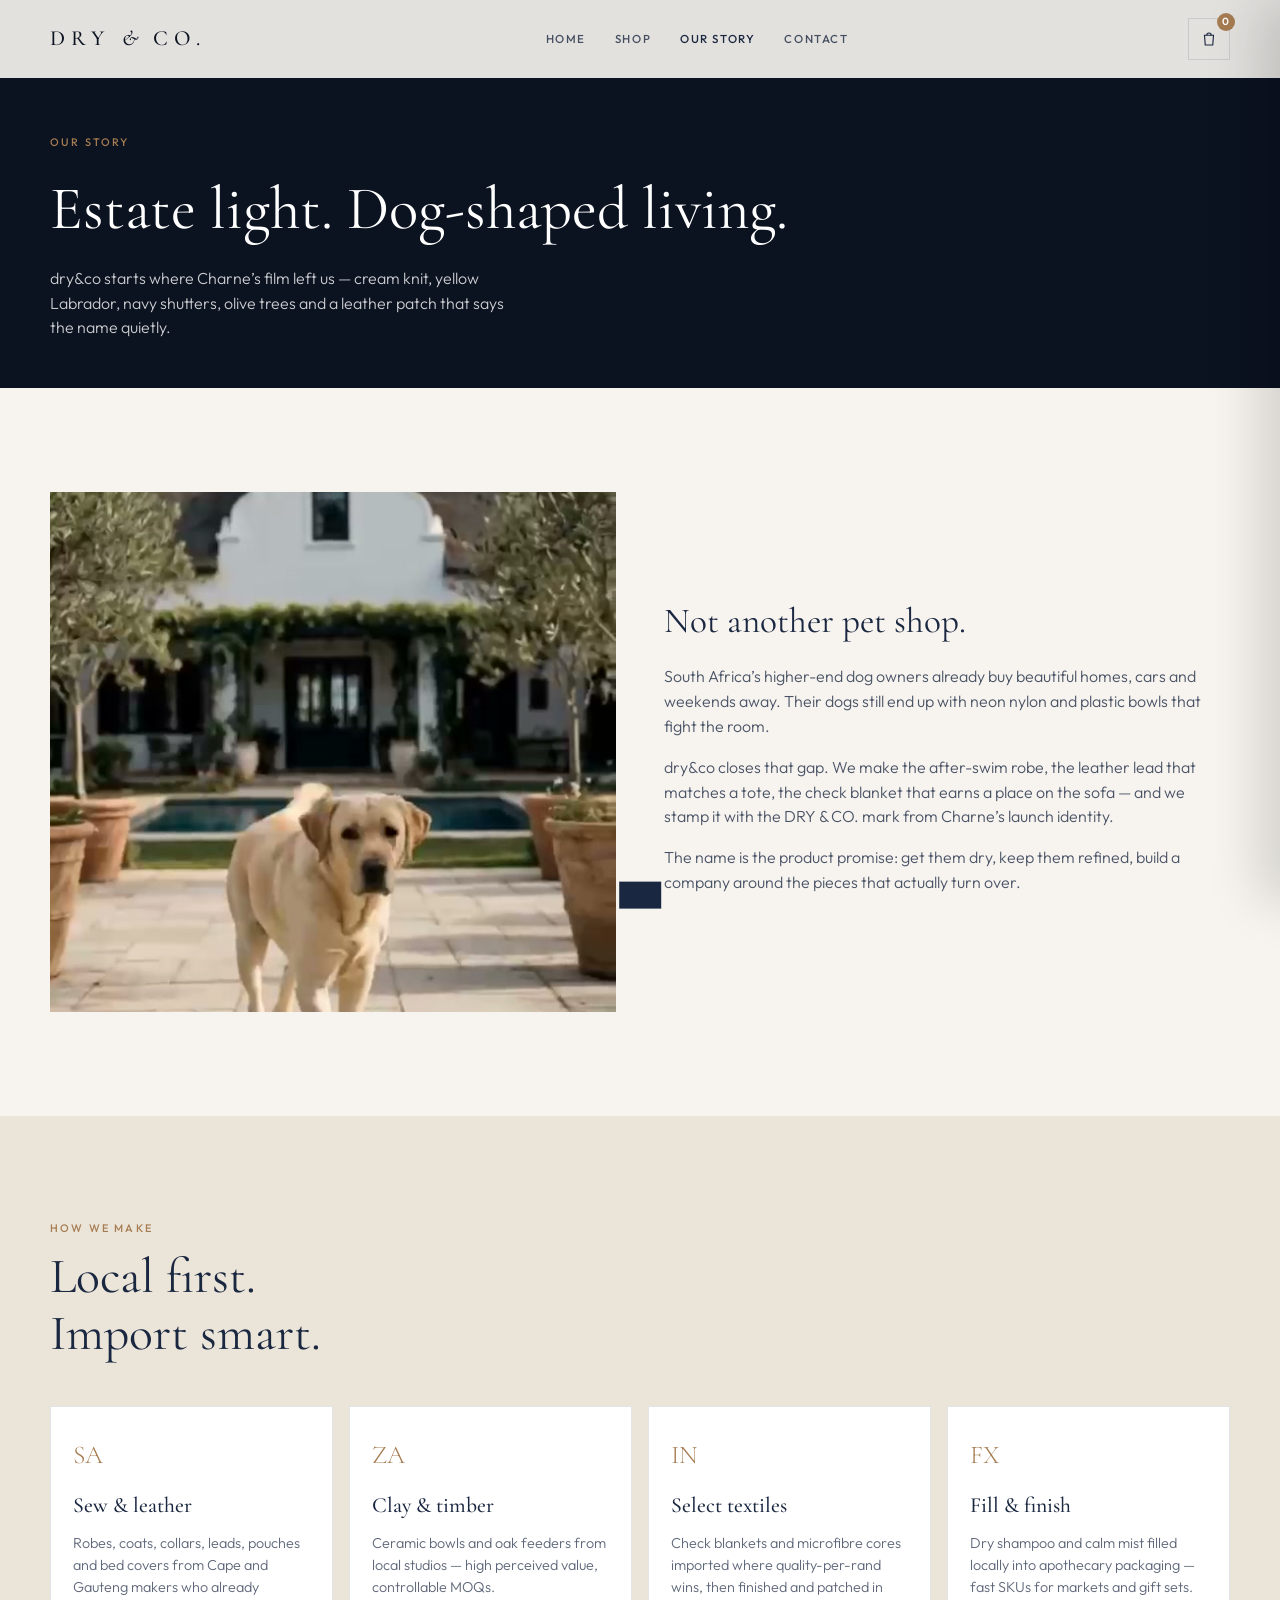
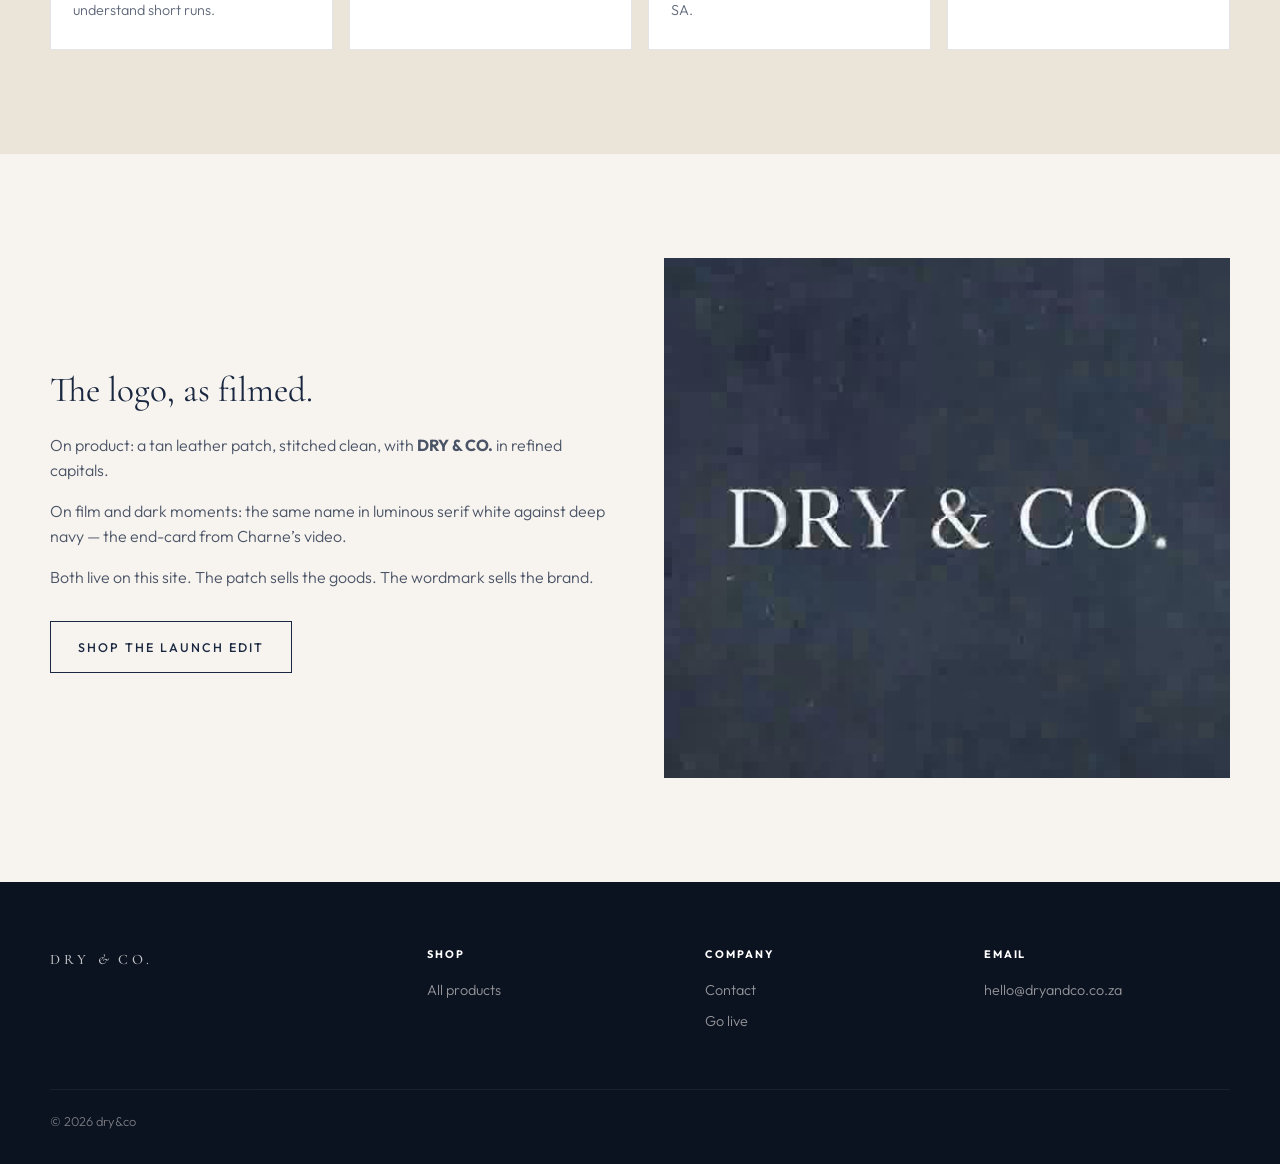
==== about.html @ 0b4688da "dry&co website draft for Charne review" ====
<!DOCTYPE html>
<html lang="en-ZA">
<head>
  <meta charset="UTF-8">
  <meta name="viewport" content="width=device-width, initial-scale=1">
  <title>Our Story — dry&co</title>
  <meta name="description" content="The dry&co story — a Cape luxury dog brand rooted in estate living, quiet materials and products that sell.">
  <link rel="stylesheet" href="assets/css/styles.css">
</head>
<body>
  <header class="site-header solid">
    <div class="container nav-inner">
      <a class="brand" href="index.html">DRY <span class="amp">&</span> CO.</a>
      <nav class="nav-links" aria-label="Primary">
        <a href="index.html">Home</a>
        <a href="shop.html">Shop</a>
        <a href="about.html" class="active">Our Story</a>
        <a href="contact.html">Contact</a>
      </nav>
      <div class="nav-actions">
        <button class="cart-btn" data-open-cart aria-label="Open bag">
          <svg width="18" height="18" viewBox="0 0 24 24" fill="none" stroke="currentColor" stroke-width="1.5"><path d="M6 7h12l-1 13H7L6 7z"/><path d="M9 7a3 3 0 0 1 6 0"/></svg>
          <span class="cart-count" hidden>0</span>
        </button>
        <button class="nav-toggle" aria-label="Menu"><span></span><span></span><span></span></button>
      </div>
    </div>
  </header>

  <section class="page-hero">
    <div class="container">
      <div class="kicker" style="color:#a67c52">Our story</div>
      <h1>Estate light. Dog-shaped living.</h1>
      <p>dry&amp;co starts where Charne’s film left us — cream knit, yellow Labrador, navy shutters, olive trees and a leather patch that says the name quietly.</p>
    </div>
  </section>

  <section class="section">
    <div class="container split">
      <img class="reveal" src="assets/images/hero-estate.jpg" alt="Labrador on Cape Dutch estate patio">
      <div class="prose reveal">
        <h2>Not another pet shop.</h2>
        <p>South Africa’s higher-end dog owners already buy beautiful homes, cars and weekends away. Their dogs still end up with neon nylon and plastic bowls that fight the room.</p>
        <p>dry&amp;co closes that gap. We make the after-swim robe, the leather lead that matches a tote, the check blanket that earns a place on the sofa — and we stamp it with the DRY &amp; CO. mark from Charne’s launch identity.</p>
        <p>The name is the product promise: get them dry, keep them refined, build a company around the pieces that actually turn over.</p>
      </div>
    </div>
  </section>

  <section class="section" style="background:var(--stone)">
    <div class="container">
      <div class="section-head reveal">
        <div>
          <div class="kicker">How we make</div>
          <h2>Local first. Import smart.</h2>
        </div>
      </div>
      <div class="why-grid">
        <article class="why-card reveal">
          <div class="why-num">SA</div>
          <h3>Sew &amp; leather</h3>
          <p>Robes, coats, collars, leads, pouches and bed covers from Cape and Gauteng makers who already understand short runs.</p>
        </article>
        <article class="why-card reveal">
          <div class="why-num">ZA</div>
          <h3>Clay &amp; timber</h3>
          <p>Ceramic bowls and oak feeders from local studios — high perceived value, controllable MOQs.</p>
        </article>
        <article class="why-card reveal">
          <div class="why-num">IN</div>
          <h3>Select textiles</h3>
          <p>Check blankets and microfibre cores imported where quality-per-rand wins, then finished and patched in SA.</p>
        </article>
        <article class="why-card reveal">
          <div class="why-num">FX</div>
          <h3>Fill &amp; finish</h3>
          <p>Dry shampoo and calm mist filled locally into apothecary packaging — fast SKUs for markets and gift sets.</p>
        </article>
      </div>
    </div>
  </section>

  <section class="section">
    <div class="container split">
      <div class="prose reveal">
        <h2>The logo, as filmed.</h2>
        <p>On product: a tan leather patch, stitched clean, with <strong>DRY &amp; CO.</strong> in refined capitals.</p>
        <p>On film and dark moments: the same name in luminous serif white against deep navy — the end-card from Charne’s video.</p>
        <p>Both live on this site. The patch sells the goods. The wordmark sells the brand.</p>
        <a class="btn btn-outline" href="shop.html" style="margin-top:1rem">Shop the launch edit</a>
      </div>
      <img class="reveal" src="assets/images/logo-endcard.jpg" alt="DRY & CO logo end card">
    </div>
  </section>

  <footer class="site-footer">
    <div class="container">
      <div class="footer-grid">
        <div>
          <a class="brand brand--light" href="index.html">DRY <span class="amp">&</span> CO.</a>
        </div>
        <div>
          <h4>Shop</h4>
          <a href="shop.html">All products</a>
        </div>
        <div>
          <h4>Company</h4>
          <a href="contact.html">Contact</a>
          <a href="GO-LIVE.html">Go live</a>
        </div>
        <div>
          <h4>Email</h4>
          <a href="mailto:hello@dryandco.co.za">hello@dryandco.co.za</a>
        </div>
      </div>
      <div class="footer-bottom"><span>© 2026 dry&amp;co</span></div>
    </div>
  </footer>

  <div class="cart-overlay" data-close-cart></div>
  <aside class="cart-drawer">
    <div class="cart-head"><h3>Your bag</h3><button data-close-cart>✕</button></div>
    <div class="cart-items"></div>
    <div class="cart-foot">
      <div class="cart-total"><span>Total</span><span data-cart-total>R 0</span></div>
      <button class="btn btn-primary btn-full" data-whatsapp-checkout>Order via WhatsApp</button>
    </div>
  </aside>
  <div class="toast"></div>
  <script src="assets/js/app.js"></script>
</body>
</html>
---- assets/css/styles.css ----
/* dry&co — Quiet luxury for dogs | Cape estate palette */
@import url('https://fonts.googleapis.com/css2?family=Cormorant+Garamond:ital,wght@0,400;0,500;0,600;1,400;1,500&family=Outfit:wght@300;400;500;600&display=swap');

:root {
  --ink: #0e1520;
  --navy: #1a2740;
  --navy-deep: #0b1220;
  --ivory: #f7f4ef;
  --stone: #ebe4d8;
  --sand: #d8cfc0;
  --leather: #a67c52;
  --leather-dark: #7a5738;
  --olive: #5c6b4a;
  --mist: #9aa5b5;
  --white: #ffffff;
  --line: rgba(26, 39, 64, 0.12);
  --shadow: 0 24px 60px rgba(11, 18, 32, 0.18);
  --radius: 2px;
  --font-display: "Cormorant Garamond", Georgia, serif;
  --font-body: "Outfit", system-ui, sans-serif;
  --max: 1180px;
  --nav-h: 78px;
}

*, *::before, *::after { box-sizing: border-box; margin: 0; padding: 0; }

html { scroll-behavior: smooth; }

body {
  font-family: var(--font-body);
  font-weight: 300;
  color: var(--navy);
  background: var(--ivory);
  line-height: 1.55;
  overflow-x: hidden;
}

img { max-width: 100%; display: block; height: auto; }
a { color: inherit; text-decoration: none; }
button { font: inherit; cursor: pointer; border: none; background: none; }
ul { list-style: none; }

.container {
  width: min(100% - 2.5rem, var(--max));
  margin-inline: auto;
}

/* ——— Logo ——— */
.brand {
  font-family: var(--font-display);
  font-weight: 500;
  font-size: 1.35rem;
  letter-spacing: 0.28em;
  text-transform: uppercase;
  color: var(--navy-deep);
  white-space:nowrap;
}

.brand .amp { font-style: italic; letter-spacing: 0.12em; margin: 0 0.05em; }

.brand--light { color: var(--white); }

/* ——— Buttons ——— */
.btn {
  display: inline-flex;
  align-items: center;
  justify-content: center;
  gap: 0.55rem;
  padding: 0.95rem 1.7rem;
  font-size: 0.78rem;
  font-weight: 500;
  letter-spacing: 0.16em;
  text-transform: uppercase;
  border: 1px solid transparent;
  transition: transform 0.35s ease, background 0.35s ease, color 0.35s ease, border-color 0.35s ease;
}

.btn:hover { transform: translateY(-2px); }

.btn-primary {
  background: var(--navy);
  color: var(--ivory);
}

.btn-primary:hover { background: var(--navy-deep); }

.btn-ghost {
  border-color: rgba(255,255,255,0.55);
  color: var(--white);
  backdrop-filter: blur(6px);
}

.btn-ghost:hover {
  background: var(--white);
  color: var(--navy);
}

.btn-outline {
  border-color: var(--navy);
  color: var(--navy);
}

.btn-outline:hover {
  background: var(--navy);
  color: var(--ivory);
}

.btn-leather {
  background: var(--leather);
  color: var(--white);
}

.btn-leather:hover { background: var(--leather-dark); }

.btn-sm { padding: 0.7rem 1.2rem; font-size: 0.7rem; }

.btn-full { width: 100%; }

/* ——— Nav ——— */
.site-header {
  position: fixed;
  inset: 0 0 auto 0;
  z-index: 100;
  height: var(--nav-h);
  transition: background 0.4s ease, box-shadow 0.4s ease, backdrop-filter 0.4s ease;
}

.site-header.scrolled,
.site-header.solid {
  background: rgba(247, 244, 239, 0.92);
  backdrop-filter: blur(14px);
  box-shadow: 0 1px 0 var(--line);
}

.site-header.on-dark:not(.scrolled) .brand { color: var(--white); }
.site-header.on-dark:not(.scrolled) .nav-links a { color: rgba(255,255,255,0.88); }
.site-header.on-dark:not(.scrolled) .nav-links a:hover { color: var(--white); }
.site-header.on-dark:not(.scrolled) .cart-btn { color: var(--white); border-color: rgba(255,255,255,0.35); }
.site-header.on-dark:not(.scrolled) .nav-toggle span { background: var(--white); }

.nav-inner {
  height: var(--nav-h);
  display: flex;
  align-items: center;
  justify-content: space-between;
  gap: 1.5rem;
}

.nav-links {
  display: flex;
  align-items: center;
  gap: 1.8rem;
}

.nav-links a {
  font-size: 0.72rem;
  font-weight: 500;
  letter-spacing: 0.14em;
  text-transform: uppercase;
  color: var(--navy);
  opacity: 0.78;
  transition: opacity 0.25s ease;
}

.nav-links a:hover,
.nav-links a.active { opacity: 1; }

.nav-actions {
  display: flex;
  align-items: center;
  gap: 0.75rem;
}

.cart-btn {
  position: relative;
  width: 42px;
  height: 42px;
  display: grid;
  place-items: center;
  border: 1px solid var(--line);
  color: var(--navy);
  transition: background 0.3s ease;
}

.cart-btn:hover { background: var(--stone); }

.cart-count {
  position: absolute;
  top: -6px;
  right: -6px;
  min-width: 18px;
  height: 18px;
  padding: 0 4px;
  border-radius: 999px;
  background: var(--leather);
  color: white;
  font-size: 0.65rem;
  font-weight: 600;
  display: grid;
  place-items: center;
}

.nav-toggle {
  display: none;
  width: 42px;
  height: 42px;
  flex-direction: column;
  justify-content: center;
  align-items: center;
  gap: 6px;
}

.nav-toggle span {
  display: block;
  width: 22px;
  height: 1.5px;
  background: var(--navy);
  transition: 0.3s ease;
}

/* ——— Hero ——— */
.hero {
  position: relative;
  min-height: 100vh;
  min-height: 100dvh;
  display: grid;
  align-items: end;
  color: var(--white);
  overflow: hidden;
}

.hero-media {
  position: absolute;
  inset: 0;
  z-index: 0;
}

.hero-media img {
  width: 100%;
  height: 100%;
  object-fit: cover;
  object-position: center 28%;
  animation: heroDrift 22s ease-in-out infinite alternate;
}

@keyframes heroDrift {
  from { transform: scale(1); }
  to { transform: scale(1.06); }
}

.hero-media::after {
  content: "";
  position: absolute;
  inset: 0;
  background:
    linear-gradient(180deg, rgba(11,18,32,0.35) 0%, rgba(11,18,32,0.15) 35%, rgba(11,18,32,0.72) 100%),
    linear-gradient(90deg, rgba(11,18,32,0.45) 0%, transparent 55%);
}

.hero-content {
  position: relative;
  z-index: 1;
  padding: calc(var(--nav-h) + 4rem) 0 5.5rem;
  max-width: 720px;
}

.eyebrow {
  display: inline-block;
  font-size: 0.7rem;
  font-weight: 500;
  letter-spacing: 0.22em;
  text-transform: uppercase;
  color: var(--leather);
  margin-bottom: 1.1rem;
}

.hero h1 {
  font-family: var(--font-display);
  font-weight: 400;
  font-size: clamp(2.8rem, 7vw, 5.2rem);
  line-height: 1.05;
  letter-spacing: 0.01em;
  margin-bottom: 1.25rem;
}

.hero h1 em {
  font-style: italic;
  font-weight: 400;
}

.hero-lead {
  font-size: 1.05rem;
  font-weight: 300;
  max-width: 34rem;
  opacity: 0.9;
  margin-bottom: 2rem;
}

.hero-cta { display: flex; flex-wrap: wrap; gap: 0.85rem; }

.hero-scroll {
  position: absolute;
  right: 2rem;
  bottom: 2rem;
  z-index: 2;
  writing-mode: vertical-rl;
  font-size: 0.65rem;
  letter-spacing: 0.2em;
  text-transform: uppercase;
  opacity: 0.7;
  animation: pulseFade 2.4s ease-in-out infinite;
}

@keyframes pulseFade {
  0%, 100% { opacity: 0.35; }
  50% { opacity: 0.9; }
}

/* ——— Sections ——— */
.section { padding: 6.5rem 0; }

.section-head {
  display: flex;
  flex-wrap: wrap;
  justify-content: space-between;
  align-items: end;
  gap: 1.5rem;
  margin-bottom: 2.75rem;
}

.section-head h2 {
  font-family: var(--font-display);
  font-weight: 400;
  font-size: clamp(2rem, 4vw, 3.1rem);
  line-height: 1.15;
  max-width: 14ch;
}

.section-head p {
  max-width: 32rem;
  color: rgba(26,39,64,0.72);
  font-size: 0.98rem;
}

.kicker {
  font-size: 0.68rem;
  letter-spacing: 0.2em;
  text-transform: uppercase;
  color: var(--leather);
  font-weight: 500;
  margin-bottom: 0.7rem;
}

/* ——— Story strip ——— */
.story {
  display: grid;
  grid-template-columns: 1.05fr 0.95fr;
  gap: 0;
  background: var(--navy-deep);
  color: var(--ivory);
  overflow: hidden;
}

.story-media {
  min-height: 520px;
  position: relative;
  overflow: hidden;
}

.story-media img {
  width: 100%;
  height: 100%;
  object-fit: cover;
  transition: transform 1.2s ease;
}

.story:hover .story-media img { transform: scale(1.04); }

.story-copy {
  padding: clamp(2.5rem, 5vw, 4.5rem);
  display: flex;
  flex-direction: column;
  justify-content: center;
}

.story-copy h2 {
  font-family: var(--font-display);
  font-size: clamp(2rem, 3.5vw, 3rem);
  font-weight: 400;
  margin-bottom: 1.2rem;
  line-height: 1.15;
}

.story-copy p {
  opacity: 0.82;
  margin-bottom: 1rem;
  max-width: 38ch;
}

.story-copy .btn { margin-top: 1.2rem; align-self: start; }

/* ——— Collections ——— */
.collections {
  display: grid;
  grid-template-columns: repeat(3, 1fr);
  gap: 1rem;
}

.collection-card {
  position: relative;
  min-height: 420px;
  overflow: hidden;
  color: white;
  isolation: isolate;
}

.collection-card img {
  position: absolute;
  inset: 0;
  width: 100%;
  height: 100%;
  object-fit: cover;
  transition: transform 1s ease;
  z-index: -2;
}

.collection-card::after {
  content: "";
  position: absolute;
  inset: 0;
  background: linear-gradient(180deg, transparent 30%, rgba(11,18,32,0.82) 100%);
  z-index: -1;
}

.collection-card:hover img { transform: scale(1.07); }

.collection-card .inner {
  position: absolute;
  left: 0;
  right: 0;
  bottom: 0;
  padding: 1.75rem;
}

.collection-card h3 {
  font-family: var(--font-display);
  font-size: 1.85rem;
  font-weight: 400;
  margin-bottom: 0.35rem;
}

.collection-card span {
  font-size: 0.72rem;
  letter-spacing: 0.14em;
  text-transform: uppercase;
  opacity: 0.8;
}

/* ——— Product grid ——— */
.filters {
  display: flex;
  flex-wrap: wrap;
  gap: 0.5rem;
  margin-bottom: 2rem;
}

.filter-btn {
  padding: 0.55rem 1rem;
  border: 1px solid var(--line);
  font-size: 0.68rem;
  letter-spacing: 0.14em;
  text-transform: uppercase;
  color: var(--navy);
  transition: 0.25s ease;
}

.filter-btn:hover,
.filter-btn.active {
  background: var(--navy);
  color: var(--ivory);
  border-color: var(--navy);
}

.product-grid {
  display: grid;
  grid-template-columns: repeat(3, 1fr);
  gap: 1.35rem;
}

.product-card {
  background: var(--white);
  border: 1px solid var(--line);
  display: flex;
  flex-direction: column;
  transition: box-shadow 0.4s ease, transform 0.4s ease;
}

.product-card:hover {
  box-shadow: var(--shadow);
  transform: translateY(-4px);
}

.product-media {
  position: relative;
  aspect-ratio: 4 / 5;
  background:
    linear-gradient(145deg, var(--stone), var(--sand));
  overflow: hidden;
}

.product-media img {
  width: 100%;
  height: 100%;
  object-fit: cover;
}

.product-media .placeholder {
  width: 100%;
  height: 100%;
  display: grid;
  place-items: center;
  padding: 1.5rem;
  text-align: center;
  color: var(--navy);
}

.product-media .placeholder strong {
  font-family: var(--font-display);
  font-size: 1.5rem;
  font-weight: 500;
  letter-spacing: 0.08em;
  display: block;
  margin-bottom: 0.4rem;
}

.product-media .placeholder span {
  font-size: 0.75rem;
  letter-spacing: 0.08em;
  text-transform: uppercase;
  opacity: 0.65;
}

.badge {
  position: absolute;
  top: 0.85rem;
  left: 0.85rem;
  background: var(--navy);
  color: var(--ivory);
  font-size: 0.62rem;
  letter-spacing: 0.12em;
  text-transform: uppercase;
  padding: 0.4rem 0.65rem;
}

.badge.best { background: var(--leather); }

.product-body {
  padding: 1.25rem 1.25rem 1.4rem;
  display: flex;
  flex-direction: column;
  gap: 0.45rem;
  flex: 1;
}

.product-cat {
  font-size: 0.65rem;
  letter-spacing: 0.16em;
  text-transform: uppercase;
  color: var(--mist);
}

.product-body h3 {
  font-family: var(--font-display);
  font-size: 1.45rem;
  font-weight: 500;
  line-height: 1.2;
}

.product-body .desc {
  font-size: 0.88rem;
  color: rgba(26,39,64,0.7);
  flex: 1;
}

.product-meta {
  display: flex;
  align-items: center;
  justify-content: space-between;
  gap: 0.75rem;
  margin-top: 0.6rem;
}

.price {
  font-weight: 500;
  font-size: 1rem;
  letter-spacing: 0.04em;
}

.price s {
  color: var(--mist);
  font-weight: 300;
  margin-right: 0.4rem;
  font-size: 0.85rem;
}

/* ——— Why ——— */
.why-grid {
  display: grid;
  grid-template-columns: repeat(4, 1fr);
  gap: 1rem;
}

.why-card {
  padding: 1.75rem 1.4rem;
  background: var(--white);
  border: 1px solid var(--line);
  min-height: 210px;
}

.why-num {
  font-family: var(--font-display);
  font-size: 1.6rem;
  color: var(--leather);
  margin-bottom: 0.9rem;
}

.why-card h3 {
  font-family: var(--font-display);
  font-size: 1.35rem;
  font-weight: 500;
  margin-bottom: 0.55rem;
}

.why-card p {
  font-size: 0.9rem;
  color: rgba(26,39,64,0.7);
}

/* ——— Featured band ——— */
.featured {
  display: grid;
  grid-template-columns: 1fr 1fr;
  min-height: 560px;
  background: var(--stone);
}

.featured-copy {
  padding: clamp(2.5rem, 5vw, 4.5rem);
  display: flex;
  flex-direction: column;
  justify-content: center;
}

.featured-copy h2 {
  font-family: var(--font-display);
  font-size: clamp(2.2rem, 4vw, 3.4rem);
  font-weight: 400;
  line-height: 1.1;
  margin-bottom: 1rem;
}

.featured-copy p {
  max-width: 38ch;
  margin-bottom: 0.9rem;
  color: rgba(26,39,64,0.75);
}

.featured-price {
  font-family: var(--font-display);
  font-size: 2rem;
  margin: 0.8rem 0 1.5rem;
}

.featured-media {
  position: relative;
  overflow: hidden;
}

.featured-media img {
  width: 100%;
  height: 100%;
  object-fit: cover;
}

/* ——— Quote ——— */
.quote-band {
  background: var(--navy-deep);
  color: var(--ivory);
  text-align: center;
  padding: 5.5rem 1.5rem;
}

.quote-band blockquote {
  font-family: var(--font-display);
  font-size: clamp(1.6rem, 3.5vw, 2.5rem);
  font-style: italic;
  font-weight: 400;
  max-width: 28ch;
  margin: 0 auto 1.2rem;
  line-height: 1.3;
}

.quote-band cite {
  font-style: normal;
  font-size: 0.72rem;
  letter-spacing: 0.18em;
  text-transform: uppercase;
  opacity: 0.65;
}

/* ——— Newsletter / CTA ——— */
.cta-band {
  background:
    linear-gradient(120deg, rgba(11,18,32,0.78), rgba(26,39,64,0.55)),
    url("../images/hero-estate.jpg") center/cover;
  color: white;
  padding: 5.5rem 0;
  text-align: center;
}

.cta-band h2 {
  font-family: var(--font-display);
  font-size: clamp(2rem, 4vw, 3.2rem);
  font-weight: 400;
  margin-bottom: 0.8rem;
}

.cta-band p {
  opacity: 0.85;
  max-width: 40ch;
  margin: 0 auto 1.8rem;
}

.newsletter {
  display: flex;
  flex-wrap: wrap;
  gap: 0.5rem;
  justify-content: center;
  max-width: 480px;
  margin: 0 auto;
}

.newsletter input {
  flex: 1 1 220px;
  padding: 0.95rem 1.1rem;
  border: 1px solid rgba(255,255,255,0.35);
  background: rgba(255,255,255,0.08);
  color: white;
  outline: none;
}

.newsletter input::placeholder { color: rgba(255,255,255,0.55); }

/* ——— Footer ——— */
.site-footer {
  background: var(--navy-deep);
  color: rgba(247,244,239,0.78);
  padding: 4rem 0 2rem;
}

.footer-grid {
  display: grid;
  grid-template-columns: 1.4fr 1fr 1fr 1fr;
  gap: 2rem;
  margin-bottom: 3rem;
}

.site-footer .brand { color: white; margin-bottom: 1rem; display: inline-block; }

.site-footer h4 {
  font-size: 0.68rem;
  letter-spacing: 0.18em;
  text-transform: uppercase;
  color: white;
  margin-bottom: 1rem;
}

.site-footer a {
  display: block;
  font-size: 0.9rem;
  margin-bottom: 0.55rem;
  opacity: 0.75;
  transition: opacity 0.25s;
}

.site-footer a:hover { opacity: 1; }

.footer-bottom {
  border-top: 1px solid rgba(255,255,255,0.1);
  padding-top: 1.4rem;
  display: flex;
  flex-wrap: wrap;
  justify-content: space-between;
  gap: 0.8rem;
  font-size: 0.8rem;
  opacity: 0.6;
}

/* ——— Cart drawer ——— */
.cart-overlay {
  position: fixed;
  inset: 0;
  background: rgba(11,18,32,0.45);
  opacity: 0;
  pointer-events: none;
  transition: opacity 0.35s ease;
  z-index: 200;
}

.cart-overlay.open {
  opacity: 1;
  pointer-events: auto;
}

.cart-drawer {
  position: fixed;
  top: 0;
  right: 0;
  width: min(100%, 420px);
  height: 100%;
  background: var(--ivory);
  z-index: 210;
  transform: translateX(100%);
  transition: transform 0.4s cubic-bezier(0.22, 1, 0.36, 1);
  display: flex;
  flex-direction: column;
  box-shadow: -20px 0 50px rgba(0,0,0,0.15);
}

.cart-drawer.open { transform: translateX(0); }

.cart-head {
  display: flex;
  justify-content: space-between;
  align-items: center;
  padding: 1.4rem 1.4rem;
  border-bottom: 1px solid var(--line);
}

.cart-head h3 {
  font-family: var(--font-display);
  font-size: 1.6rem;
  font-weight: 500;
}

.cart-items {
  flex: 1;
  overflow: auto;
  padding: 1.2rem 1.4rem;
}

.cart-empty {
  text-align: center;
  padding: 3rem 1rem;
  color: rgba(26,39,64,0.55);
}

.cart-line {
  display: grid;
  grid-template-columns: 72px 1fr auto;
  gap: 0.85rem;
  padding: 0.9rem 0;
  border-bottom: 1px solid var(--line);
}

.cart-line .thumb {
  width: 72px;
  height: 72px;
  background: var(--stone);
  display: grid;
  place-items: center;
  font-family: var(--font-display);
  font-size: 0.7rem;
  letter-spacing: 0.08em;
  object-fit: cover;
}

.cart-line h4 {
  font-size: 0.95rem;
  font-weight: 500;
  margin-bottom: 0.25rem;
}

.cart-line .meta { font-size: 0.8rem; color: rgba(26,39,64,0.6); }

.qty-row {
  display: flex;
  align-items: center;
  gap: 0.45rem;
  margin-top: 0.45rem;
}

.qty-row button {
  width: 26px;
  height: 26px;
  border: 1px solid var(--line);
  display: grid;
  place-items: center;
}

.cart-foot {
  padding: 1.25rem 1.4rem 1.6rem;
  border-top: 1px solid var(--line);
}

.cart-total {
  display: flex;
  justify-content: space-between;
  margin-bottom: 1rem;
  font-weight: 500;
}

.toast {
  position: fixed;
  bottom: 1.5rem;
  left: 50%;
  transform: translateX(-50%) translateY(120%);
  background: var(--navy);
  color: white;
  padding: 0.85rem 1.3rem;
  font-size: 0.78rem;
  letter-spacing: 0.08em;
  text-transform: uppercase;
  z-index: 300;
  transition: transform 0.4s ease;
  pointer-events: none;
}

.toast.show { transform: translateX(-50%) translateY(0); }

/* ——— Page heroes ——— */
.page-hero {
  padding: calc(var(--nav-h) + 3.5rem) 0 3rem;
  background: var(--navy-deep);
  color: white;
}

.page-hero h1 {
  font-family: var(--font-display);
  font-size: clamp(2.4rem, 5vw, 3.8rem);
  font-weight: 400;
  margin-bottom: 0.6rem;
}

.page-hero p {
  max-width: 42ch;
  opacity: 0.78;
}

/* ——— About / Contact pages ——— */
.split {
  display: grid;
  grid-template-columns: 1fr 1fr;
  gap: 3rem;
  align-items: center;
}

.split img {
  width: 100%;
  height: 520px;
  object-fit: cover;
}

.prose h2 {
  font-family: var(--font-display);
  font-size: 2.2rem;
  font-weight: 400;
  margin-bottom: 1rem;
}

.prose p { margin-bottom: 1rem; color: rgba(26,39,64,0.78); }

.contact-form {
  display: grid;
  gap: 0.85rem;
  max-width: 520px;
}

.contact-form label {
  font-size: 0.68rem;
  letter-spacing: 0.14em;
  text-transform: uppercase;
  color: var(--leather);
}

.contact-form input,
.contact-form textarea,
.contact-form select {
  width: 100%;
  padding: 0.9rem 1rem;
  border: 1px solid var(--line);
  background: white;
  font: inherit;
  color: var(--navy);
  outline: none;
}

.contact-form textarea { min-height: 140px; resize: vertical; }

.contact-form input:focus,
.contact-form textarea:focus,
.contact-form select:focus {
  border-color: var(--navy);
}

.info-cards {
  display: grid;
  gap: 1rem;
}

.info-card {
  padding: 1.4rem;
  background: white;
  border: 1px solid var(--line);
}

.info-card h3 {
  font-family: var(--font-display);
  font-size: 1.3rem;
  margin-bottom: 0.35rem;
}

.info-card p { font-size: 0.92rem; color: rgba(26,39,64,0.7); }

/* ——— Reveal animations ——— */
.reveal {
  opacity: 0;
  transform: translateY(28px);
  transition: opacity 0.8s ease, transform 0.8s ease;
}

.reveal.visible {
  opacity: 1;
  transform: translateY(0);
}

/* ——— Responsive ——— */
@media (max-width: 980px) {
  .collections,
  .product-grid,
  .why-grid { grid-template-columns: repeat(2, 1fr); }

  .story,
  .featured,
  .split,
  .footer-grid { grid-template-columns: 1fr; }

  .story-media,
  .featured-media { min-height: 360px; }

  .split img { height: 360px; }
}

@media (max-width: 720px) {
  .nav-toggle { display: flex; }

  .nav-links {
    position: fixed;
    inset: var(--nav-h) 0 auto 0;
    background: rgba(247,244,239,0.98);
    flex-direction: column;
    align-items: stretch;
    padding: 1.2rem 1.5rem 1.6rem;
    gap: 0;
    transform: translateY(-120%);
    opacity: 0;
    pointer-events: none;
    transition: 0.35s ease;
    box-shadow: 0 12px 30px rgba(0,0,0,0.08);
  }

  .nav-links.open {
    transform: translateY(0);
    opacity: 1;
    pointer-events: auto;
  }

  .nav-links a {
    padding: 0.9rem 0;
    border-bottom: 1px solid var(--line);
    opacity: 1;
  }

  .site-header.on-dark:not(.scrolled) .nav-links a { color: var(--navy); }

  .collections,
  .product-grid,
  .why-grid { grid-template-columns: 1fr; }

  .hero-scroll { display: none; }

  .footer-grid { grid-template-columns: 1fr 1fr; }
}

@media (max-width: 480px) {
  .footer-grid { grid-template-columns: 1fr; }
}
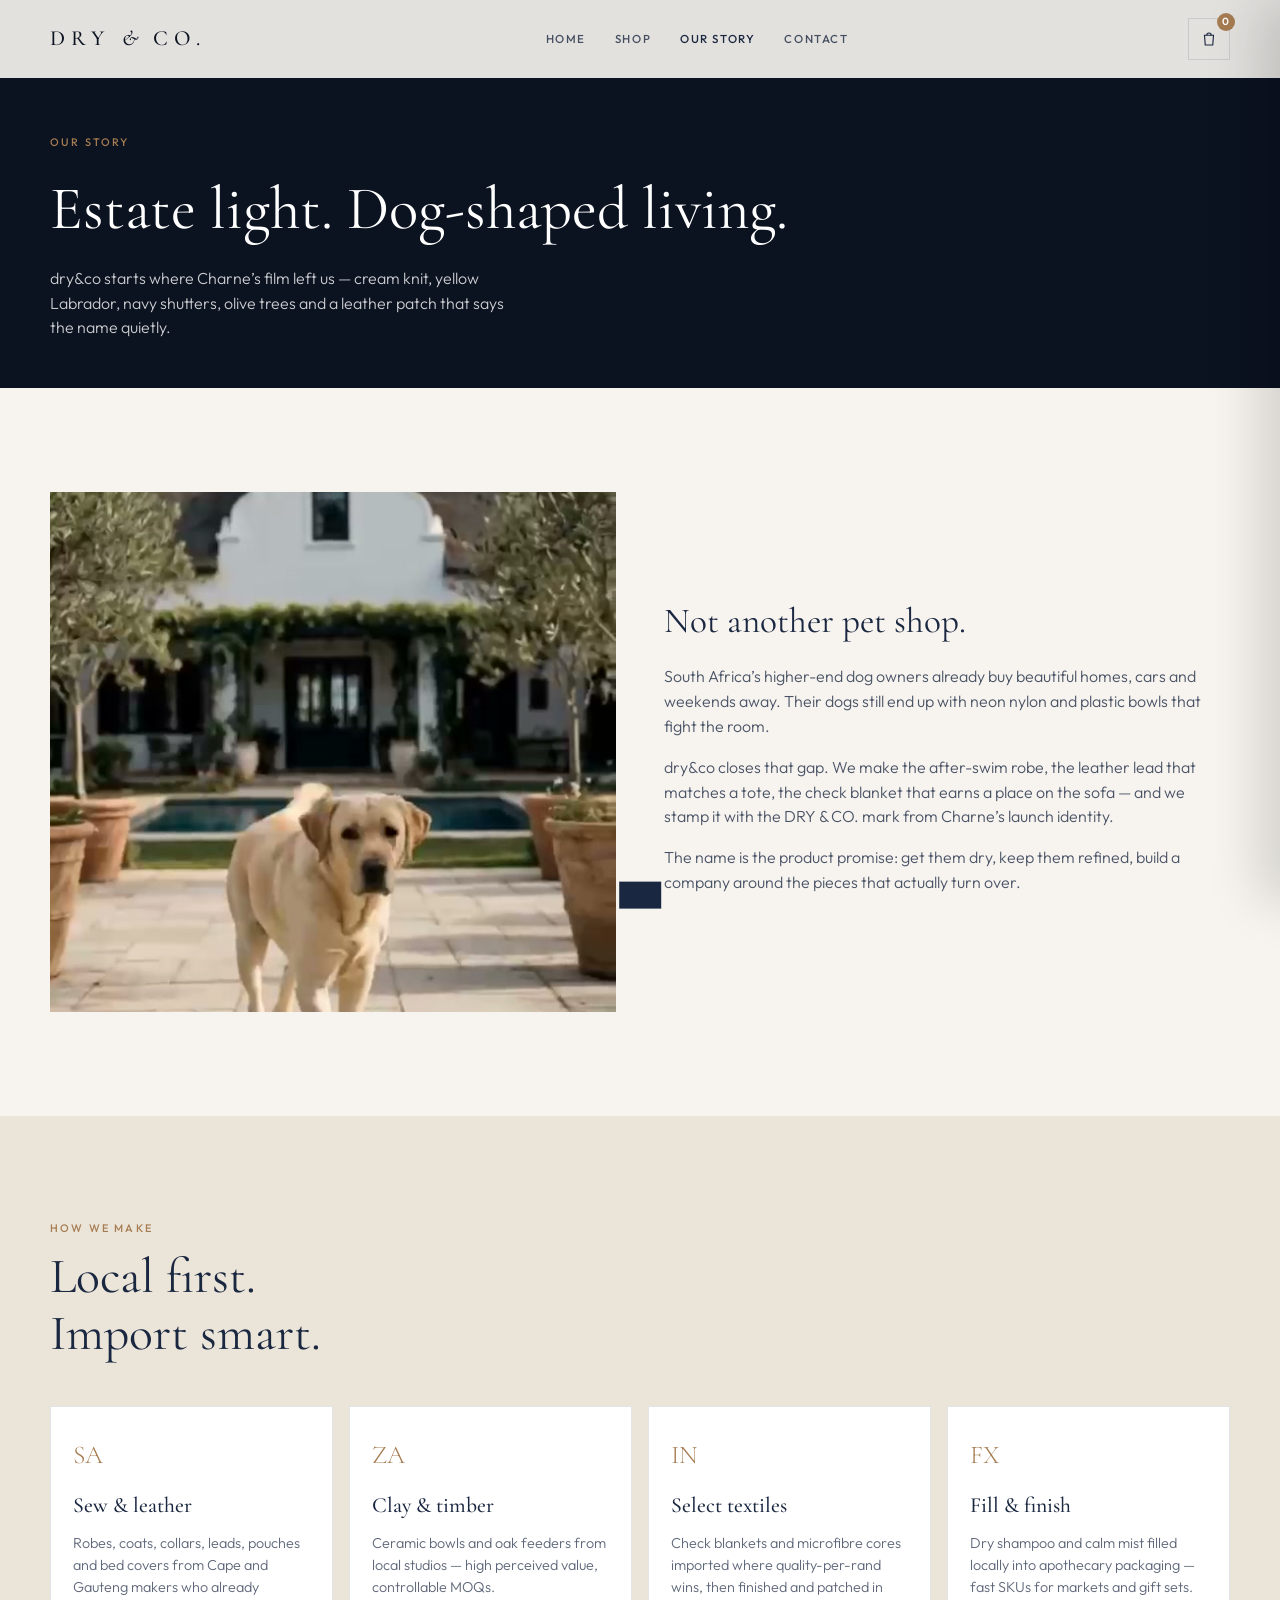
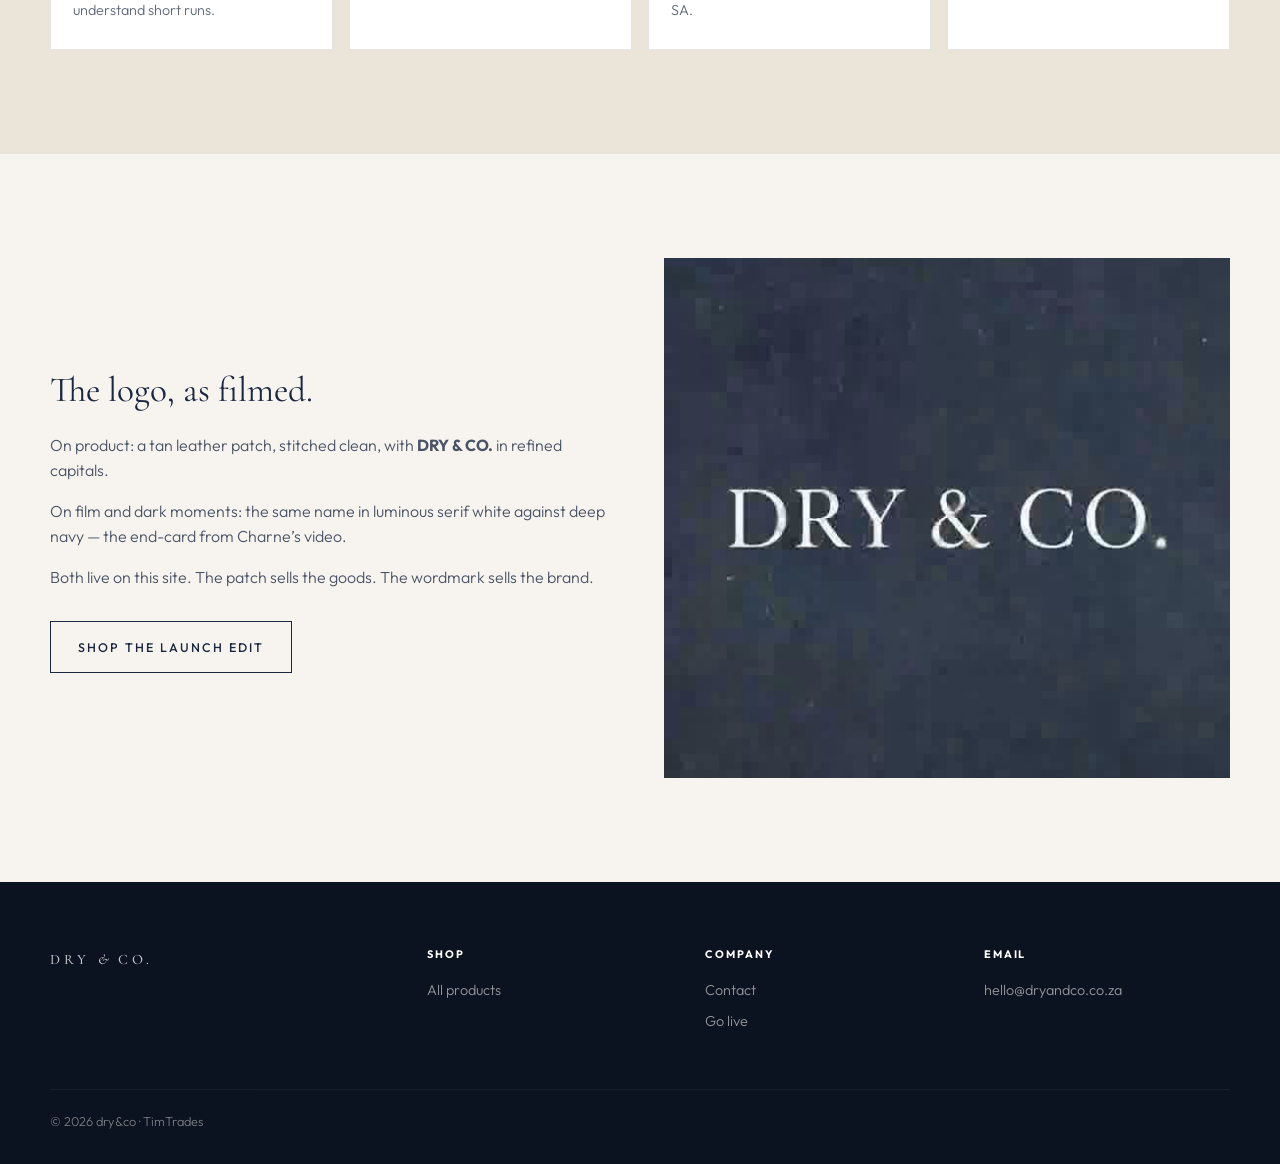
==== commit 0f7544d4: "Brand as dry and co by TimTrades; publish under /dryandco" ====
--- a/about.html
+++ b/about.html
@@ -3,7 +3,7 @@
 <head>
   <meta charset="UTF-8">
   <meta name="viewport" content="width=device-width, initial-scale=1">
-  <title>Our Story — dry&co</title>
+  <title>Our Story — dry&co by TimTrades</title>
   <meta name="description" content="The dry&co story — a Cape luxury dog brand rooted in estate living, quiet materials and products that sell.">
   <link rel="stylesheet" href="assets/css/styles.css">
 </head>
@@ -113,7 +113,7 @@
           <a href="mailto:hello@dryandco.co.za">hello@dryandco.co.za</a>
         </div>
       </div>
-      <div class="footer-bottom"><span>© 2026 dry&amp;co</span></div>
+      <div class="footer-bottom"><span>© 2026 dry&amp;co · TimTrades</span></div>
     </div>
   </footer>
 
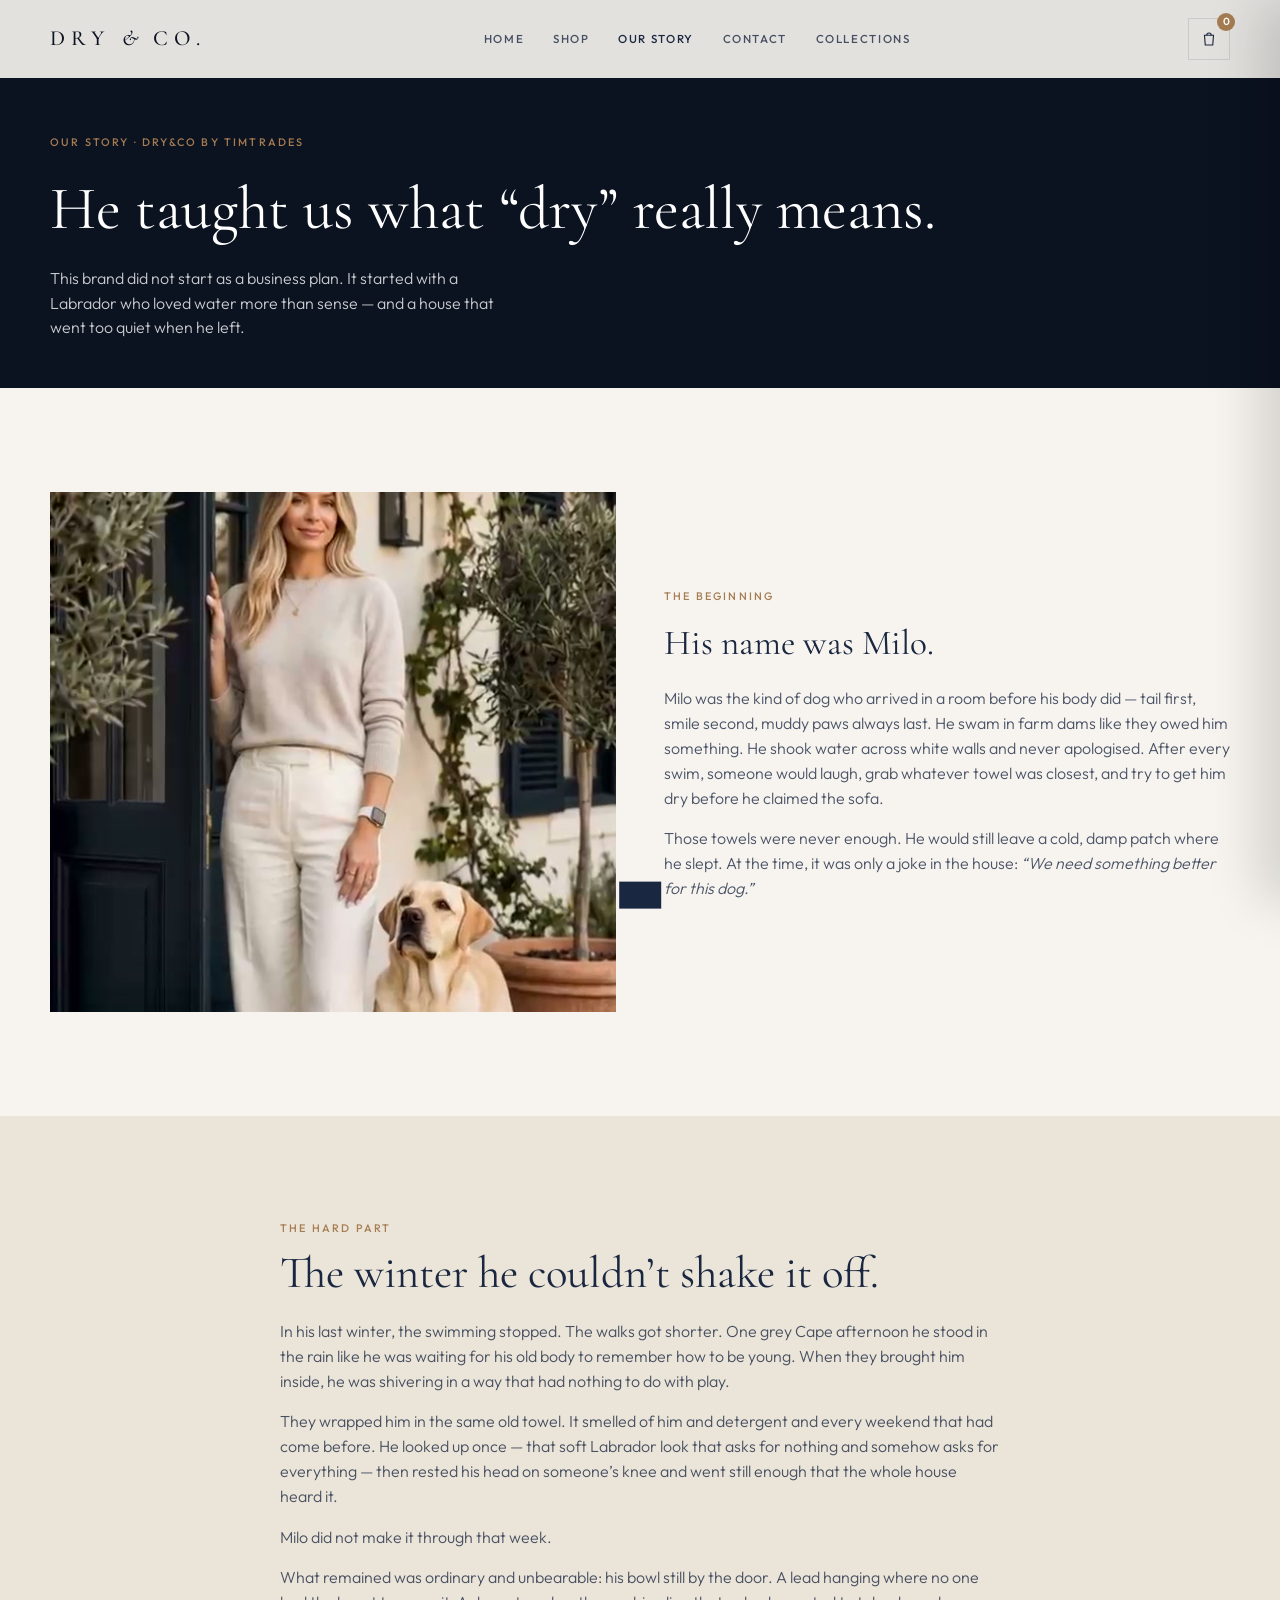
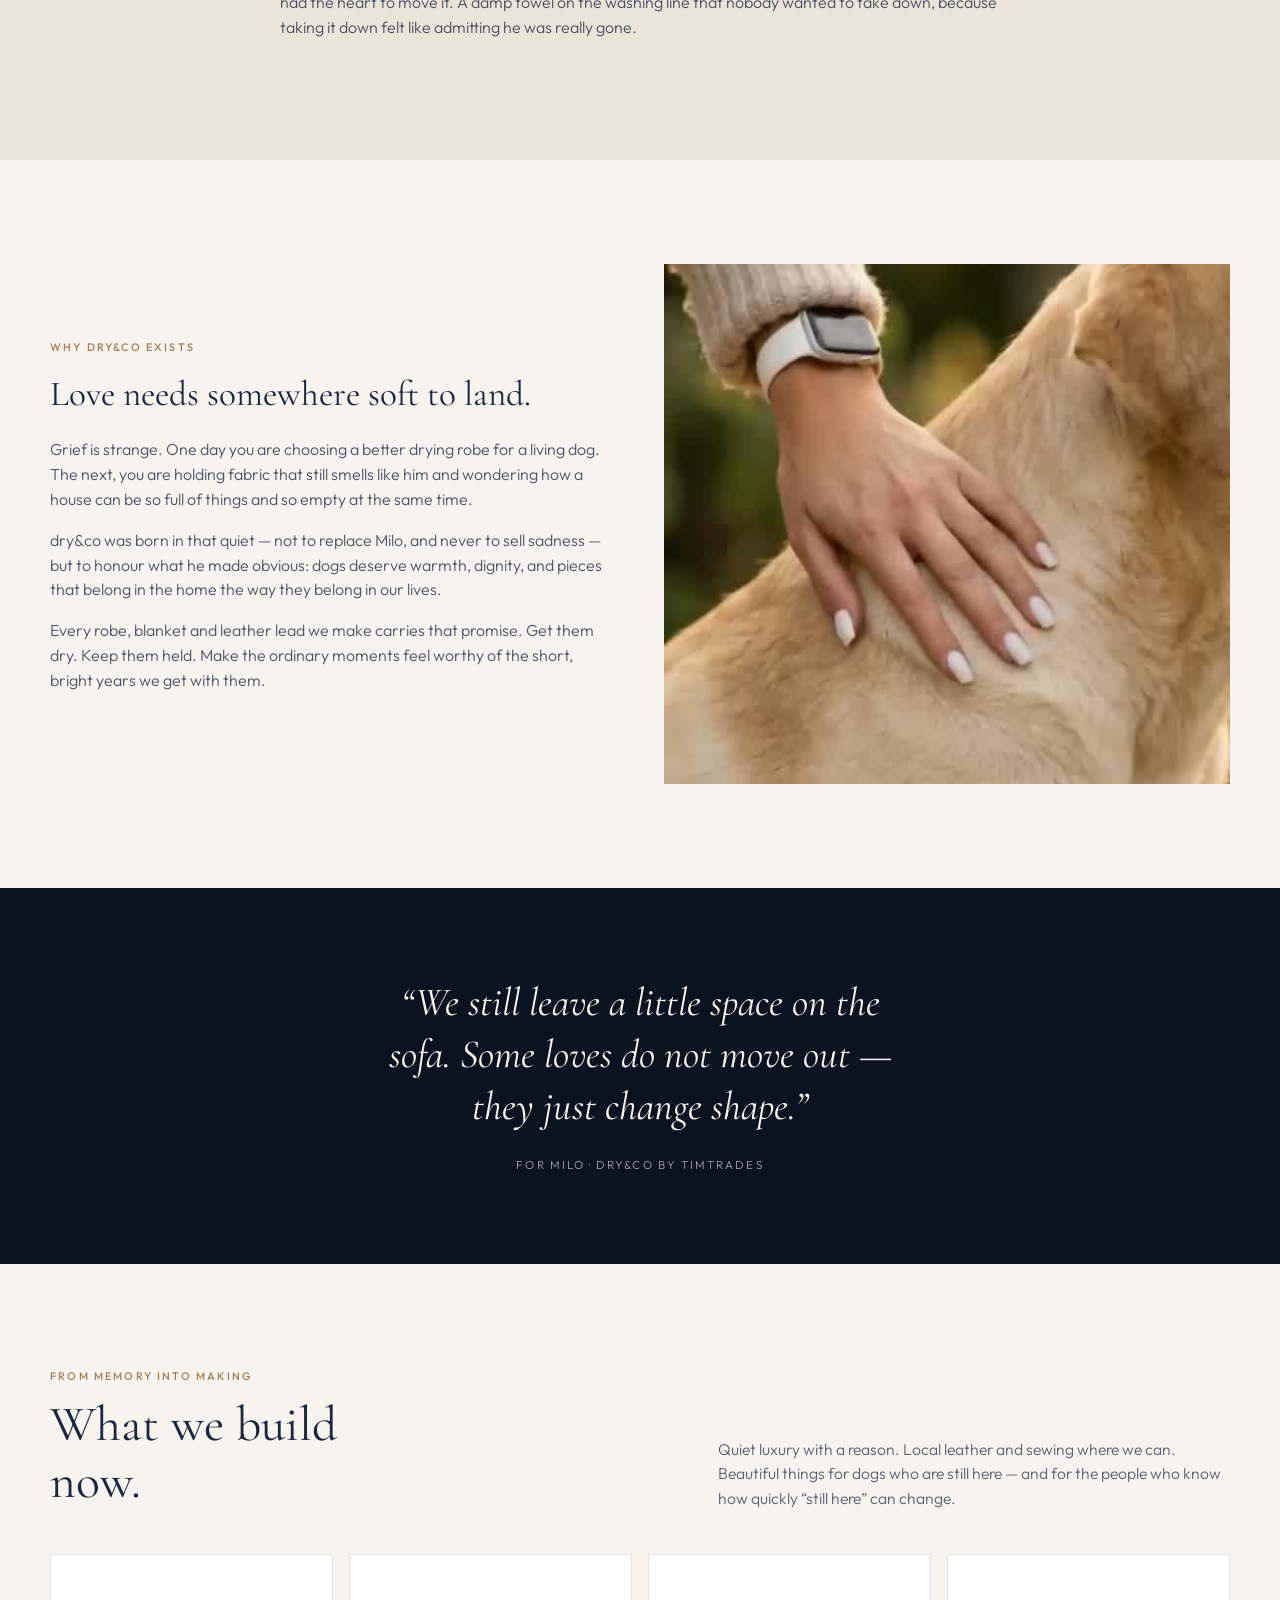
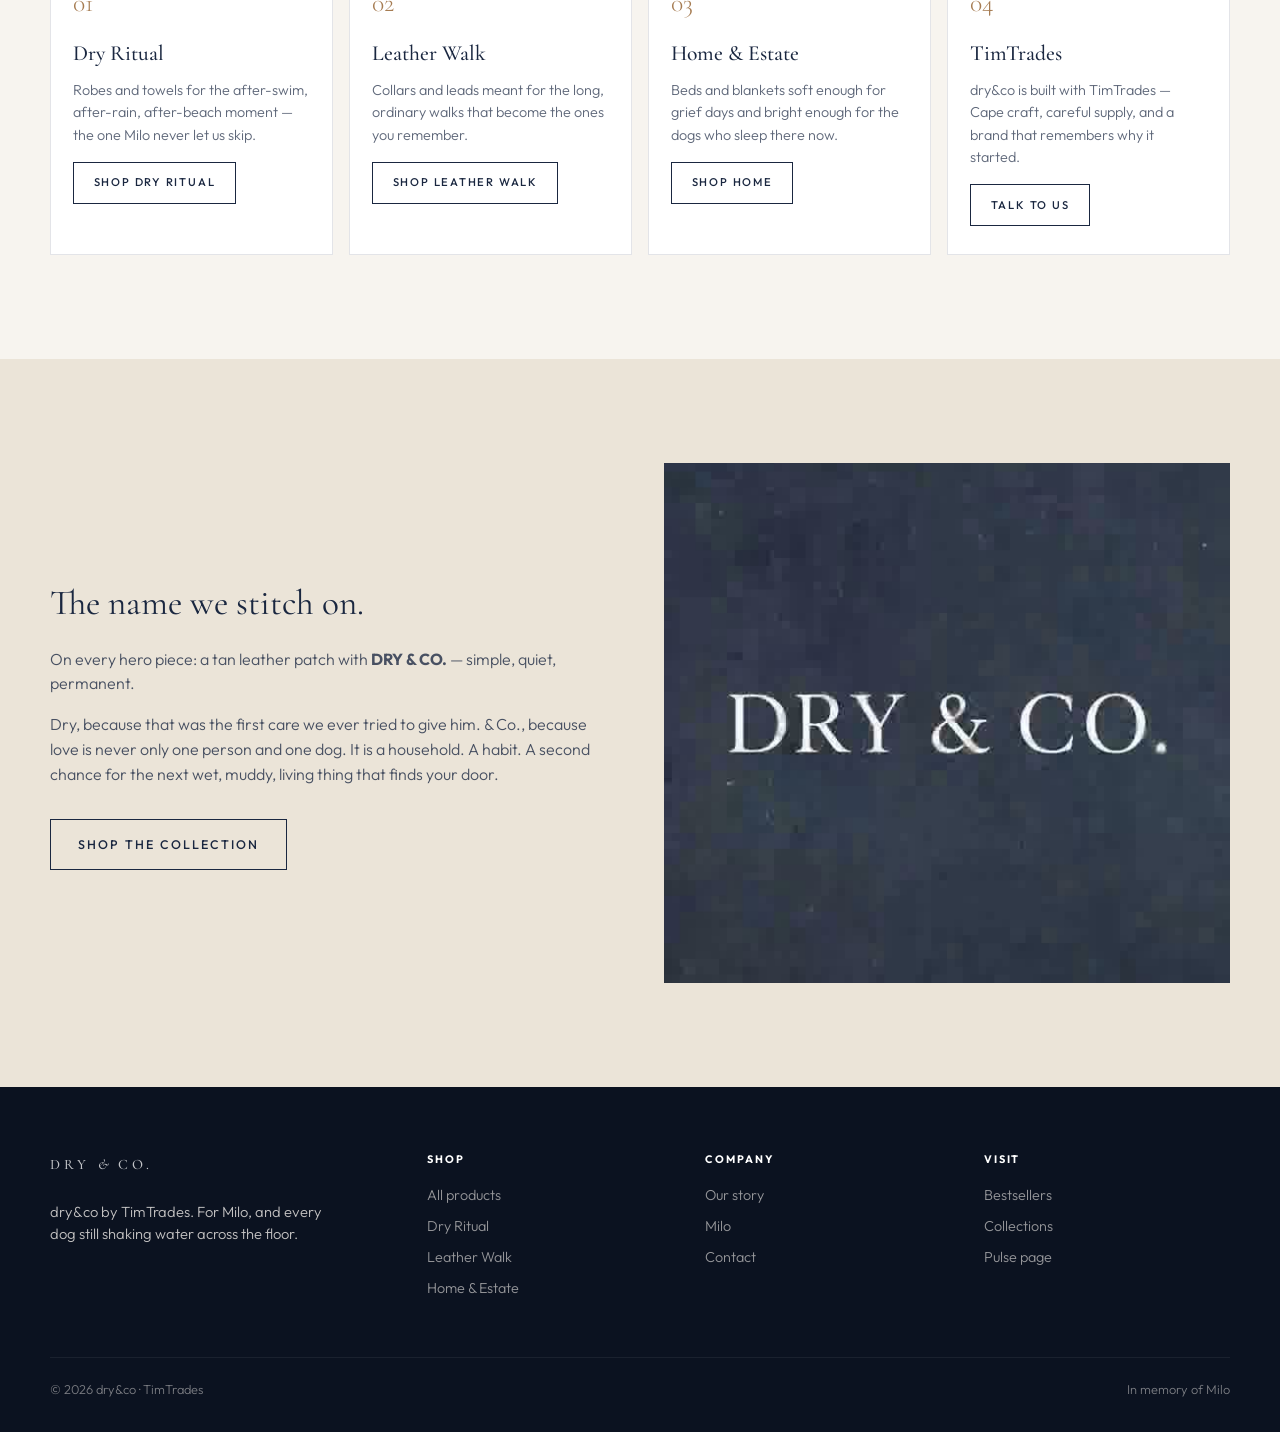
==== commit a63eda68: "Add Milo story, fix section links across shop and nav" ====
--- a/about.html
+++ b/about.html
@@ -4,7 +4,7 @@
   <meta charset="UTF-8">
   <meta name="viewport" content="width=device-width, initial-scale=1">
   <title>Our Story — dry&co by TimTrades</title>
-  <meta name="description" content="The dry&co story — a Cape luxury dog brand rooted in estate living, quiet materials and products that sell.">
+  <meta name="description" content="The dry&co story — how one Cape Labrador, and the quiet after he was gone, became a brand about drying, dignity and love that still has somewhere to land.">
   <link rel="stylesheet" href="assets/css/styles.css">
 </head>
 <body>
@@ -13,9 +13,10 @@
       <a class="brand" href="index.html">DRY <span class="amp">&</span> CO.</a>
       <nav class="nav-links" aria-label="Primary">
         <a href="index.html">Home</a>
-        <a href="shop.html">Shop</a>
-        <a href="about.html" class="active">Our Story</a>
-        <a href="contact.html">Contact</a>
+        <a href="shop.html#shop">Shop</a>
+        <a href="about.html#our-story" class="active">Our Story</a>
+        <a href="contact.html#contact">Contact</a>
+        <a href="index.html#collections">Collections</a>
       </nav>
       <div class="nav-actions">
         <button class="cart-btn" data-open-cart aria-label="Open bag">
@@ -27,69 +28,104 @@
     </div>
   </header>
 
-  <section class="page-hero">
+  <section class="page-hero" id="our-story">
     <div class="container">
-      <div class="kicker" style="color:#a67c52">Our story</div>
-      <h1>Estate light. Dog-shaped living.</h1>
-      <p>dry&amp;co starts where Charne’s film left us — cream knit, yellow Labrador, navy shutters, olive trees and a leather patch that says the name quietly.</p>
+      <div class="kicker" style="color:#a67c52">Our story · dry&amp;co by TimTrades</div>
+      <h1>He taught us what “dry” really means.</h1>
+      <p>This brand did not start as a business plan. It started with a Labrador who loved water more than sense — and a house that went too quiet when he left.</p>
     </div>
   </section>
 
-  <section class="section">
+  <section class="section" id="milo">
     <div class="container split">
-      <img class="reveal" src="assets/images/hero-estate.jpg" alt="Labrador on Cape Dutch estate patio">
+      <img class="reveal" src="assets/images/charne-lab.jpg" alt="Yellow Labrador at a Cape doorway">
       <div class="prose reveal">
-        <h2>Not another pet shop.</h2>
-        <p>South Africa’s higher-end dog owners already buy beautiful homes, cars and weekends away. Their dogs still end up with neon nylon and plastic bowls that fight the room.</p>
-        <p>dry&amp;co closes that gap. We make the after-swim robe, the leather lead that matches a tote, the check blanket that earns a place on the sofa — and we stamp it with the DRY &amp; CO. mark from Charne’s launch identity.</p>
-        <p>The name is the product promise: get them dry, keep them refined, build a company around the pieces that actually turn over.</p>
+        <div class="kicker">The beginning</div>
+        <h2>His name was Milo.</h2>
+        <p>Milo was the kind of dog who arrived in a room before his body did — tail first, smile second, muddy paws always last. He swam in farm dams like they owed him something. He shook water across white walls and never apologised. After every swim, someone would laugh, grab whatever towel was closest, and try to get him dry before he claimed the sofa.</p>
+        <p>Those towels were never enough. He would still leave a cold, damp patch where he slept. At the time, it was only a joke in the house: <em>“We need something better for this dog.”</em></p>
       </div>
     </div>
   </section>
 
-  <section class="section" style="background:var(--stone)">
+  <section class="section" id="the-last-winter" style="background:var(--stone)">
+    <div class="container" style="max-width:720px">
+      <div class="kicker reveal">The hard part</div>
+      <h2 class="reveal" style="font-family:var(--font-display);font-weight:400;font-size:clamp(1.9rem,4vw,2.8rem);line-height:1.15;margin-bottom:1.2rem">The winter he couldn’t shake it off.</h2>
+      <div class="prose reveal">
+        <p>In his last winter, the swimming stopped. The walks got shorter. One grey Cape afternoon he stood in the rain like he was waiting for his old body to remember how to be young. When they brought him inside, he was shivering in a way that had nothing to do with play.</p>
+        <p>They wrapped him in the same old towel. It smelled of him and detergent and every weekend that had come before. He looked up once — that soft Labrador look that asks for nothing and somehow asks for everything — then rested his head on someone’s knee and went still enough that the whole house heard it.</p>
+        <p>Milo did not make it through that week.</p>
+        <p>What remained was ordinary and unbearable: his bowl still by the door. A lead hanging where no one had the heart to move it. A damp towel on the washing line that nobody wanted to take down, because taking it down felt like admitting he was really gone.</p>
+      </div>
+    </div>
+  </section>
+
+  <section class="section" id="why-we-began">
+    <div class="container split">
+      <div class="prose reveal">
+        <div class="kicker">Why dry&amp;co exists</div>
+        <h2>Love needs somewhere soft to land.</h2>
+        <p>Grief is strange. One day you are choosing a better drying robe for a living dog. The next, you are holding fabric that still smells like him and wondering how a house can be so full of things and so empty at the same time.</p>
+        <p>dry&amp;co was born in that quiet — not to replace Milo, and never to sell sadness — but to honour what he made obvious: dogs deserve warmth, dignity, and pieces that belong in the home the way they belong in our lives.</p>
+        <p>Every robe, blanket and leather lead we make carries that promise. Get them dry. Keep them held. Make the ordinary moments feel worthy of the short, bright years we get with them.</p>
+      </div>
+      <img class="reveal" src="assets/images/touch.jpg" alt="Hand resting gently on a golden coat">
+    </div>
+  </section>
+
+  <section class="quote-band" id="promise">
+    <blockquote>“We still leave a little space on the sofa. Some loves do not move out — they just change shape.”</blockquote>
+    <cite>For Milo · dry&amp;co by TimTrades</cite>
+  </section>
+
+  <section class="section" id="what-we-make">
     <div class="container">
       <div class="section-head reveal">
         <div>
-          <div class="kicker">How we make</div>
-          <h2>Local first. Import smart.</h2>
+          <div class="kicker">From memory into making</div>
+          <h2>What we build now.</h2>
         </div>
+        <p>Quiet luxury with a reason. Local leather and sewing where we can. Beautiful things for dogs who are still here — and for the people who know how quickly “still here” can change.</p>
       </div>
       <div class="why-grid">
         <article class="why-card reveal">
-          <div class="why-num">SA</div>
-          <h3>Sew &amp; leather</h3>
-          <p>Robes, coats, collars, leads, pouches and bed covers from Cape and Gauteng makers who already understand short runs.</p>
+          <div class="why-num">01</div>
+          <h3>Dry Ritual</h3>
+          <p>Robes and towels for the after-swim, after-rain, after-beach moment — the one Milo never let us skip.</p>
+          <a href="shop.html#drying" class="btn btn-outline btn-sm" style="margin-top:1rem">Shop Dry Ritual</a>
         </article>
         <article class="why-card reveal">
-          <div class="why-num">ZA</div>
-          <h3>Clay &amp; timber</h3>
-          <p>Ceramic bowls and oak feeders from local studios — high perceived value, controllable MOQs.</p>
+          <div class="why-num">02</div>
+          <h3>Leather Walk</h3>
+          <p>Collars and leads meant for the long, ordinary walks that become the ones you remember.</p>
+          <a href="shop.html#leather" class="btn btn-outline btn-sm" style="margin-top:1rem">Shop Leather Walk</a>
         </article>
         <article class="why-card reveal">
-          <div class="why-num">IN</div>
-          <h3>Select textiles</h3>
-          <p>Check blankets and microfibre cores imported where quality-per-rand wins, then finished and patched in SA.</p>
+          <div class="why-num">03</div>
+          <h3>Home &amp; Estate</h3>
+          <p>Beds and blankets soft enough for grief days and bright enough for the dogs who sleep there now.</p>
+          <a href="shop.html#home" class="btn btn-outline btn-sm" style="margin-top:1rem">Shop Home</a>
         </article>
         <article class="why-card reveal">
-          <div class="why-num">FX</div>
-          <h3>Fill &amp; finish</h3>
-          <p>Dry shampoo and calm mist filled locally into apothecary packaging — fast SKUs for markets and gift sets.</p>
+          <div class="why-num">04</div>
+          <h3>TimTrades</h3>
+          <p>dry&amp;co is built with TimTrades — Cape craft, careful supply, and a brand that remembers why it started.</p>
+          <a href="contact.html#contact" class="btn btn-outline btn-sm" style="margin-top:1rem">Talk to us</a>
         </article>
       </div>
     </div>
   </section>
 
-  <section class="section">
+  <section class="section" id="logo" style="background:var(--stone)">
     <div class="container split">
       <div class="prose reveal">
-        <h2>The logo, as filmed.</h2>
-        <p>On product: a tan leather patch, stitched clean, with <strong>DRY &amp; CO.</strong> in refined capitals.</p>
-        <p>On film and dark moments: the same name in luminous serif white against deep navy — the end-card from Charne’s video.</p>
-        <p>Both live on this site. The patch sells the goods. The wordmark sells the brand.</p>
-        <a class="btn btn-outline" href="shop.html" style="margin-top:1rem">Shop the launch edit</a>
+        <h2>The name we stitch on.</h2>
+        <p>On every hero piece: a tan leather patch with <strong>DRY &amp; CO.</strong> — simple, quiet, permanent.</p>
+        <p>Dry, because that was the first care we ever tried to give him. &amp; Co., because love is never only one person and one dog. It is a household. A habit. A second chance for the next wet, muddy, living thing that finds your door.</p>
+        <a class="btn btn-outline" href="shop.html#shop" style="margin-top:1rem">Shop the collection</a>
       </div>
-      <img class="reveal" src="assets/images/logo-endcard.jpg" alt="DRY & CO logo end card">
+      <img class="reveal" src="assets/images/logo-endcard.jpg" alt="DRY & CO logo">
     </div>
   </section>
 
@@ -98,22 +134,29 @@
       <div class="footer-grid">
         <div>
           <a class="brand brand--light" href="index.html">DRY <span class="amp">&</span> CO.</a>
+          <p style="max-width:28ch;margin-top:0.5rem;font-size:0.92rem">dry&amp;co by TimTrades. For Milo, and every dog still shaking water across the floor.</p>
         </div>
         <div>
           <h4>Shop</h4>
-          <a href="shop.html">All products</a>
+          <a href="shop.html#shop">All products</a>
+          <a href="shop.html#drying">Dry Ritual</a>
+          <a href="shop.html#leather">Leather Walk</a>
+          <a href="shop.html#home">Home &amp; Estate</a>
         </div>
         <div>
           <h4>Company</h4>
-          <a href="contact.html">Contact</a>
-          <a href="GO-LIVE.html">Go live</a>
+          <a href="about.html#our-story">Our story</a>
+          <a href="about.html#milo">Milo</a>
+          <a href="contact.html#contact">Contact</a>
         </div>
         <div>
-          <h4>Email</h4>
-          <a href="mailto:hello@dryandco.co.za">hello@dryandco.co.za</a>
+          <h4>Visit</h4>
+          <a href="index.html#bestsellers">Bestsellers</a>
+          <a href="index.html#collections">Collections</a>
+          <a href="pulse.html">Pulse page</a>
         </div>
       </div>
-      <div class="footer-bottom"><span>© 2026 dry&amp;co · TimTrades</span></div>
+      <div class="footer-bottom"><span>© 2026 dry&amp;co · TimTrades</span><span>In memory of Milo</span></div>
     </div>
   </footer>
 
--- a/assets/css/styles.css
+++ b/assets/css/styles.css
@@ -24,7 +24,7 @@
 
 *, *::before, *::after { box-sizing: border-box; margin: 0; padding: 0; }
 
-html { scroll-behavior: smooth; }
+html { scroll-behavior: smooth; scroll-padding-top: calc(var(--nav-h) + 12px); }
 
 body {
   font-family: var(--font-body);
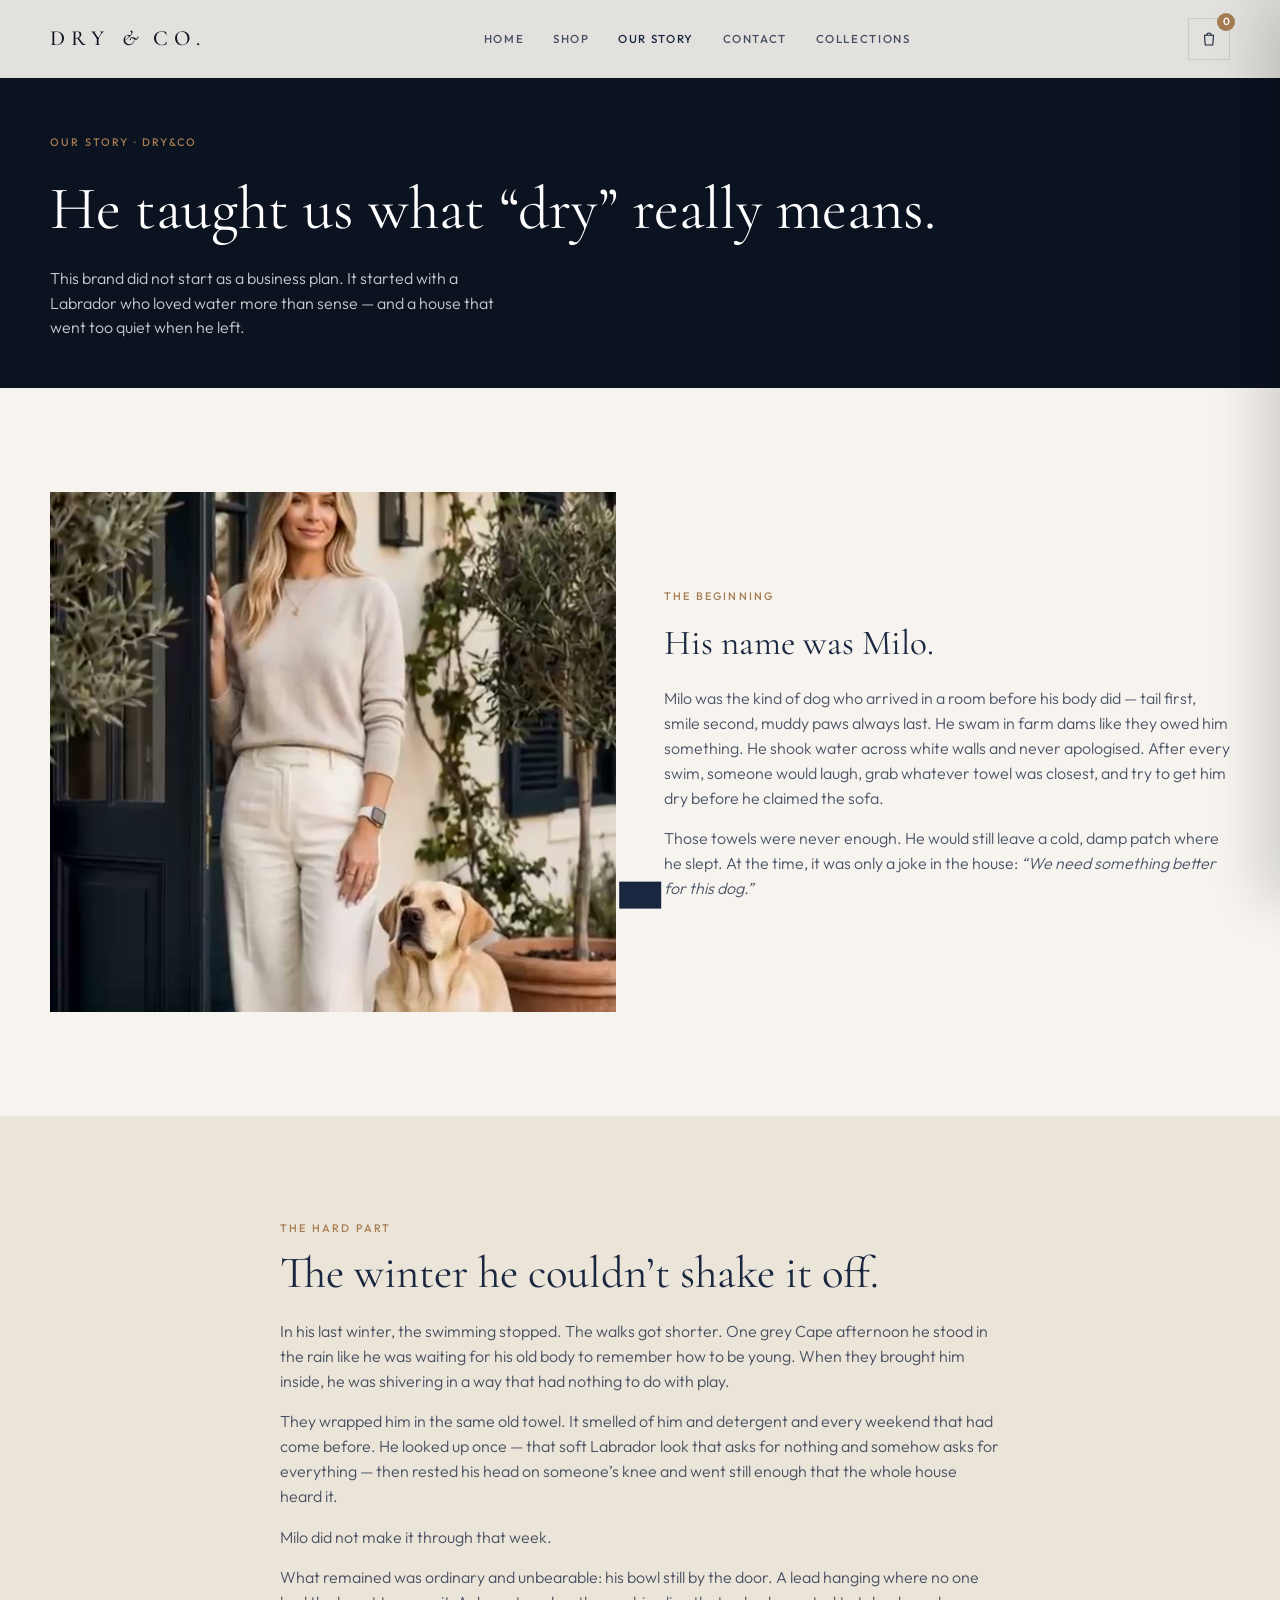
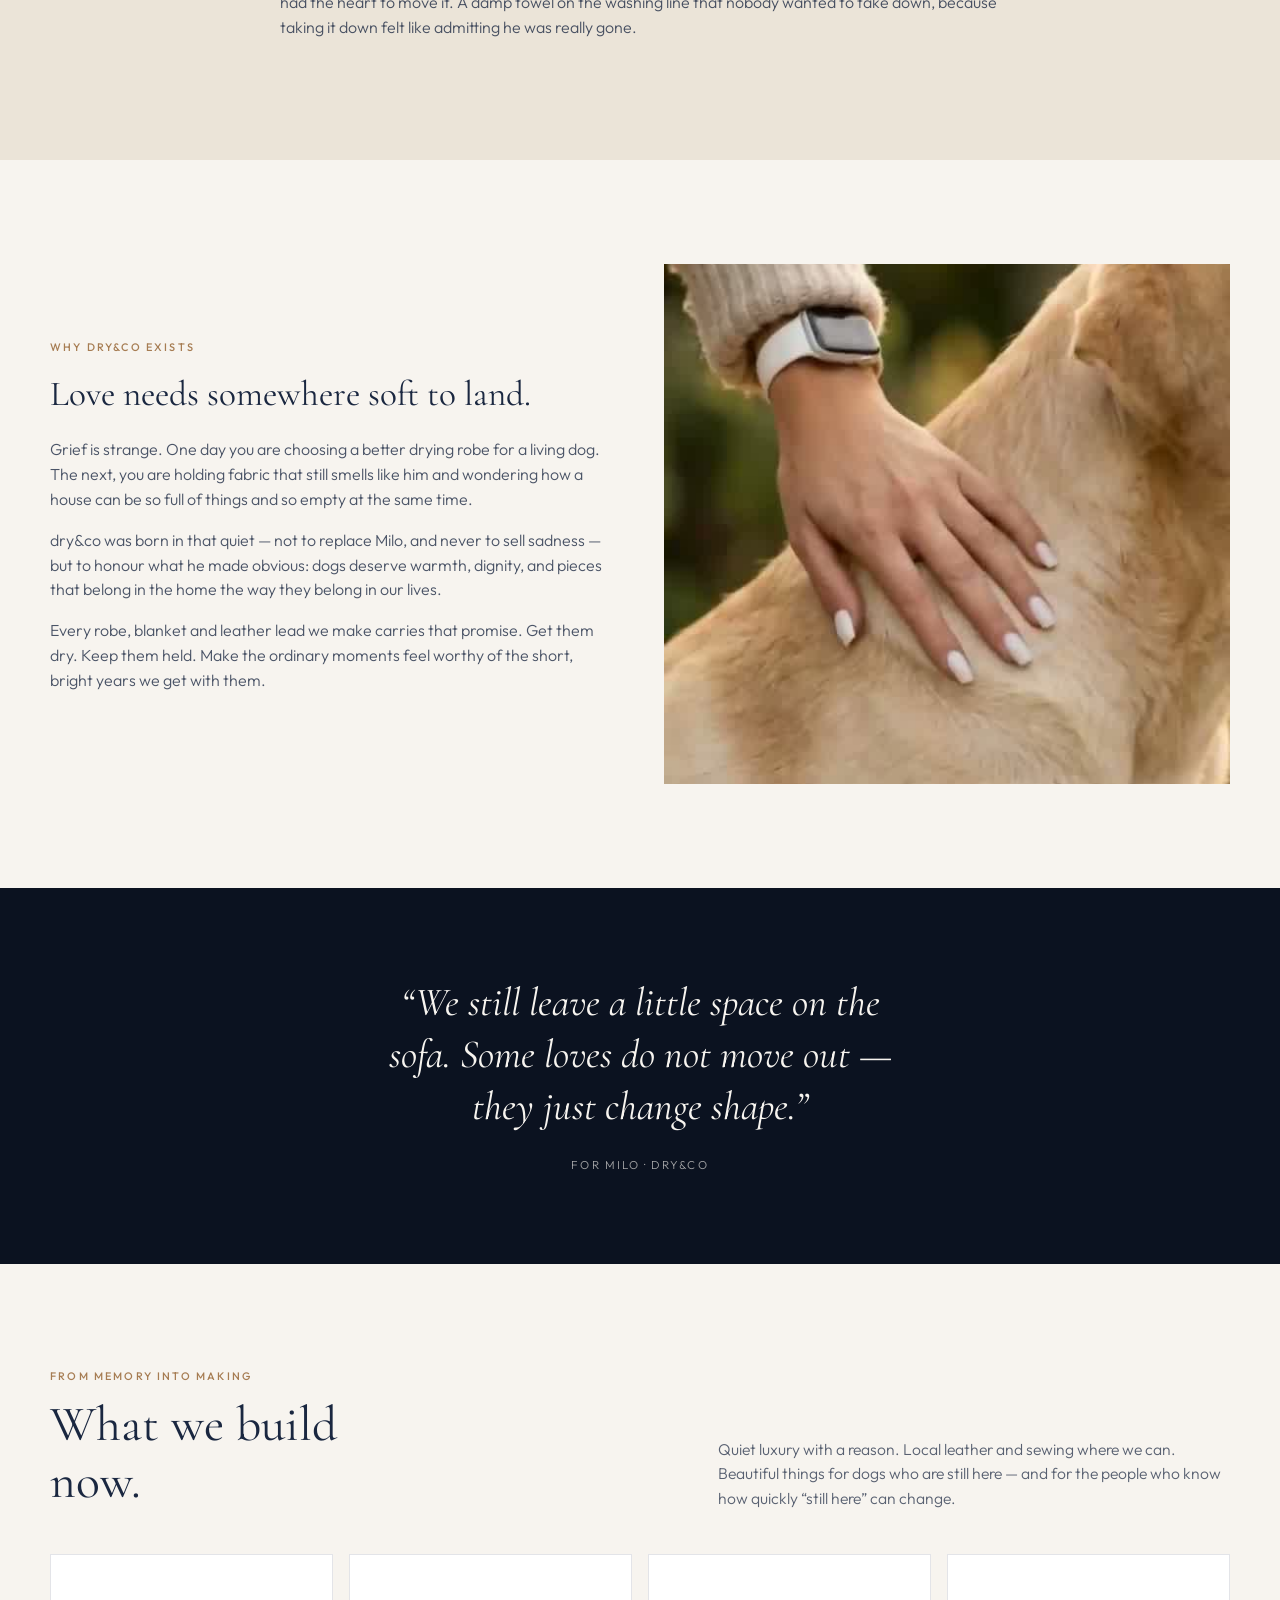
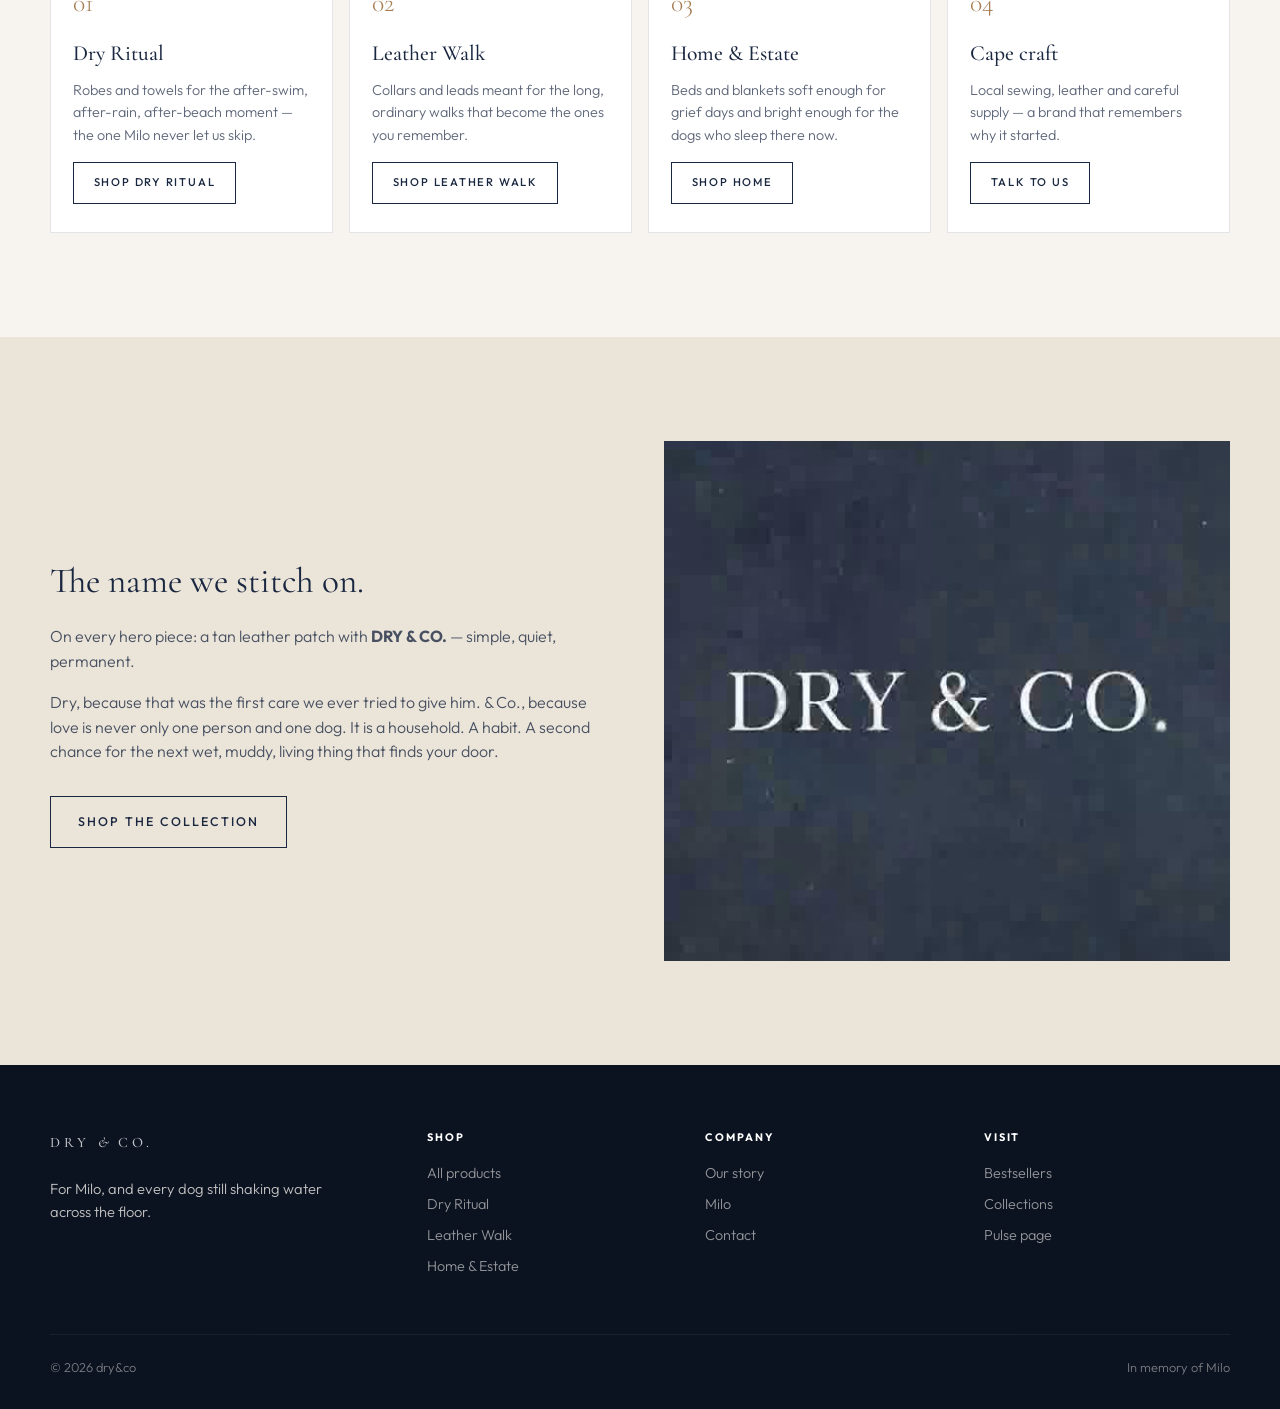
==== commit c3b5962e: "Remove TimTrades branding from dry and co site" ====
--- a/about.html
+++ b/about.html
@@ -1,175 +1,175 @@
-<!DOCTYPE html>
+﻿<!DOCTYPE html>
 <html lang="en-ZA">
 <head>
-  <meta charset="UTF-8">
-  <meta name="viewport" content="width=device-width, initial-scale=1">
-  <title>Our Story — dry&co by TimTrades</title>
-  <meta name="description" content="The dry&co story — how one Cape Labrador, and the quiet after he was gone, became a brand about drying, dignity and love that still has somewhere to land.">
-  <link rel="stylesheet" href="assets/css/styles.css">
+ <meta charset="UTF-8">
+ <meta name="viewport" content="width=device-width, initial-scale=1">
+ <title>Our Story — dry&co</title>
+ <meta name="description" content="The dry&co story — how one Cape Labrador, and the quiet after he was gone, became a brand about drying, dignity and love that still has somewhere to land.">
+ <link rel="stylesheet" href="assets/css/styles.css">
 </head>
 <body>
-  <header class="site-header solid">
-    <div class="container nav-inner">
-      <a class="brand" href="index.html">DRY <span class="amp">&</span> CO.</a>
-      <nav class="nav-links" aria-label="Primary">
-        <a href="index.html">Home</a>
-        <a href="shop.html#shop">Shop</a>
-        <a href="about.html#our-story" class="active">Our Story</a>
-        <a href="contact.html#contact">Contact</a>
-        <a href="index.html#collections">Collections</a>
-      </nav>
-      <div class="nav-actions">
-        <button class="cart-btn" data-open-cart aria-label="Open bag">
-          <svg width="18" height="18" viewBox="0 0 24 24" fill="none" stroke="currentColor" stroke-width="1.5"><path d="M6 7h12l-1 13H7L6 7z"/><path d="M9 7a3 3 0 0 1 6 0"/></svg>
-          <span class="cart-count" hidden>0</span>
-        </button>
-        <button class="nav-toggle" aria-label="Menu"><span></span><span></span><span></span></button>
-      </div>
-    </div>
-  </header>
+ <header class="site-header solid">
+ <div class="container nav-inner">
+ <a class="brand" href="index.html">DRY <span class="amp">&</span> CO.</a>
+ <nav class="nav-links" aria-label="Primary">
+ <a href="index.html">Home</a>
+ <a href="shop.html#shop">Shop</a>
+ <a href="about.html#our-story" class="active">Our Story</a>
+ <a href="contact.html#contact">Contact</a>
+ <a href="index.html#collections">Collections</a>
+ </nav>
+ <div class="nav-actions">
+ <button class="cart-btn" data-open-cart aria-label="Open bag">
+ <svg width="18" height="18" viewBox="0 0 24 24" fill="none" stroke="currentColor" stroke-width="1.5"><path d="M6 7h12l-1 13H7L6 7z"/><path d="M9 7a3 3 0 0 1 6 0"/></svg>
+ <span class="cart-count" hidden>0</span>
+ </button>
+ <button class="nav-toggle" aria-label="Menu"><span></span><span></span><span></span></button>
+ </div>
+ </div>
+ </header>
 
-  <section class="page-hero" id="our-story">
-    <div class="container">
-      <div class="kicker" style="color:#a67c52">Our story · dry&amp;co by TimTrades</div>
-      <h1>He taught us what “dry” really means.</h1>
-      <p>This brand did not start as a business plan. It started with a Labrador who loved water more than sense — and a house that went too quiet when he left.</p>
-    </div>
-  </section>
+ <section class="page-hero" id="our-story">
+ <div class="container">
+ <div class="kicker" style="color:#a67c52">Our story · dry&amp;co</div>
+ <h1>He taught us what “dry” really means.</h1>
+ <p>This brand did not start as a business plan. It started with a Labrador who loved water more than sense — and a house that went too quiet when he left.</p>
+ </div>
+ </section>
 
-  <section class="section" id="milo">
-    <div class="container split">
-      <img class="reveal" src="assets/images/charne-lab.jpg" alt="Yellow Labrador at a Cape doorway">
-      <div class="prose reveal">
-        <div class="kicker">The beginning</div>
-        <h2>His name was Milo.</h2>
-        <p>Milo was the kind of dog who arrived in a room before his body did — tail first, smile second, muddy paws always last. He swam in farm dams like they owed him something. He shook water across white walls and never apologised. After every swim, someone would laugh, grab whatever towel was closest, and try to get him dry before he claimed the sofa.</p>
-        <p>Those towels were never enough. He would still leave a cold, damp patch where he slept. At the time, it was only a joke in the house: <em>“We need something better for this dog.”</em></p>
-      </div>
-    </div>
-  </section>
+ <section class="section" id="milo">
+ <div class="container split">
+ <img class="reveal" src="assets/images/charne-lab.jpg" alt="Yellow Labrador at a Cape doorway">
+ <div class="prose reveal">
+ <div class="kicker">The beginning</div>
+ <h2>His name was Milo.</h2>
+ <p>Milo was the kind of dog who arrived in a room before his body did — tail first, smile second, muddy paws always last. He swam in farm dams like they owed him something. He shook water across white walls and never apologised. After every swim, someone would laugh, grab whatever towel was closest, and try to get him dry before he claimed the sofa.</p>
+ <p>Those towels were never enough. He would still leave a cold, damp patch where he slept. At the time, it was only a joke in the house: <em>“We need something better for this dog.”</em></p>
+ </div>
+ </div>
+ </section>
 
-  <section class="section" id="the-last-winter" style="background:var(--stone)">
-    <div class="container" style="max-width:720px">
-      <div class="kicker reveal">The hard part</div>
-      <h2 class="reveal" style="font-family:var(--font-display);font-weight:400;font-size:clamp(1.9rem,4vw,2.8rem);line-height:1.15;margin-bottom:1.2rem">The winter he couldn’t shake it off.</h2>
-      <div class="prose reveal">
-        <p>In his last winter, the swimming stopped. The walks got shorter. One grey Cape afternoon he stood in the rain like he was waiting for his old body to remember how to be young. When they brought him inside, he was shivering in a way that had nothing to do with play.</p>
-        <p>They wrapped him in the same old towel. It smelled of him and detergent and every weekend that had come before. He looked up once — that soft Labrador look that asks for nothing and somehow asks for everything — then rested his head on someone’s knee and went still enough that the whole house heard it.</p>
-        <p>Milo did not make it through that week.</p>
-        <p>What remained was ordinary and unbearable: his bowl still by the door. A lead hanging where no one had the heart to move it. A damp towel on the washing line that nobody wanted to take down, because taking it down felt like admitting he was really gone.</p>
-      </div>
-    </div>
-  </section>
+ <section class="section" id="the-last-winter" style="background:var(--stone)">
+ <div class="container" style="max-width:720px">
+ <div class="kicker reveal">The hard part</div>
+ <h2 class="reveal" style="font-family:var(--font-display);font-weight:400;font-size:clamp(1.9rem,4vw,2.8rem);line-height:1.15;margin-bottom:1.2rem">The winter he couldn’t shake it off.</h2>
+ <div class="prose reveal">
+ <p>In his last winter, the swimming stopped. The walks got shorter. One grey Cape afternoon he stood in the rain like he was waiting for his old body to remember how to be young. When they brought him inside, he was shivering in a way that had nothing to do with play.</p>
+ <p>They wrapped him in the same old towel. It smelled of him and detergent and every weekend that had come before. He looked up once — that soft Labrador look that asks for nothing and somehow asks for everything — then rested his head on someone’s knee and went still enough that the whole house heard it.</p>
+ <p>Milo did not make it through that week.</p>
+ <p>What remained was ordinary and unbearable: his bowl still by the door. A lead hanging where no one had the heart to move it. A damp towel on the washing line that nobody wanted to take down, because taking it down felt like admitting he was really gone.</p>
+ </div>
+ </div>
+ </section>
 
-  <section class="section" id="why-we-began">
-    <div class="container split">
-      <div class="prose reveal">
-        <div class="kicker">Why dry&amp;co exists</div>
-        <h2>Love needs somewhere soft to land.</h2>
-        <p>Grief is strange. One day you are choosing a better drying robe for a living dog. The next, you are holding fabric that still smells like him and wondering how a house can be so full of things and so empty at the same time.</p>
-        <p>dry&amp;co was born in that quiet — not to replace Milo, and never to sell sadness — but to honour what he made obvious: dogs deserve warmth, dignity, and pieces that belong in the home the way they belong in our lives.</p>
-        <p>Every robe, blanket and leather lead we make carries that promise. Get them dry. Keep them held. Make the ordinary moments feel worthy of the short, bright years we get with them.</p>
-      </div>
-      <img class="reveal" src="assets/images/touch.jpg" alt="Hand resting gently on a golden coat">
-    </div>
-  </section>
+ <section class="section" id="why-we-began">
+ <div class="container split">
+ <div class="prose reveal">
+ <div class="kicker">Why dry&amp;co exists</div>
+ <h2>Love needs somewhere soft to land.</h2>
+ <p>Grief is strange. One day you are choosing a better drying robe for a living dog. The next, you are holding fabric that still smells like him and wondering how a house can be so full of things and so empty at the same time.</p>
+ <p>dry&amp;co was born in that quiet — not to replace Milo, and never to sell sadness — but to honour what he made obvious: dogs deserve warmth, dignity, and pieces that belong in the home the way they belong in our lives.</p>
+ <p>Every robe, blanket and leather lead we make carries that promise. Get them dry. Keep them held. Make the ordinary moments feel worthy of the short, bright years we get with them.</p>
+ </div>
+ <img class="reveal" src="assets/images/touch.jpg" alt="Hand resting gently on a golden coat">
+ </div>
+ </section>
 
-  <section class="quote-band" id="promise">
-    <blockquote>“We still leave a little space on the sofa. Some loves do not move out — they just change shape.”</blockquote>
-    <cite>For Milo · dry&amp;co by TimTrades</cite>
-  </section>
+ <section class="quote-band" id="promise">
+ <blockquote>“We still leave a little space on the sofa. Some loves do not move out — they just change shape.”</blockquote>
+ <cite>For Milo · dry&amp;co</cite>
+ </section>
 
-  <section class="section" id="what-we-make">
-    <div class="container">
-      <div class="section-head reveal">
-        <div>
-          <div class="kicker">From memory into making</div>
-          <h2>What we build now.</h2>
-        </div>
-        <p>Quiet luxury with a reason. Local leather and sewing where we can. Beautiful things for dogs who are still here — and for the people who know how quickly “still here” can change.</p>
-      </div>
-      <div class="why-grid">
-        <article class="why-card reveal">
-          <div class="why-num">01</div>
-          <h3>Dry Ritual</h3>
-          <p>Robes and towels for the after-swim, after-rain, after-beach moment — the one Milo never let us skip.</p>
-          <a href="shop.html#drying" class="btn btn-outline btn-sm" style="margin-top:1rem">Shop Dry Ritual</a>
-        </article>
-        <article class="why-card reveal">
-          <div class="why-num">02</div>
-          <h3>Leather Walk</h3>
-          <p>Collars and leads meant for the long, ordinary walks that become the ones you remember.</p>
-          <a href="shop.html#leather" class="btn btn-outline btn-sm" style="margin-top:1rem">Shop Leather Walk</a>
-        </article>
-        <article class="why-card reveal">
-          <div class="why-num">03</div>
-          <h3>Home &amp; Estate</h3>
-          <p>Beds and blankets soft enough for grief days and bright enough for the dogs who sleep there now.</p>
-          <a href="shop.html#home" class="btn btn-outline btn-sm" style="margin-top:1rem">Shop Home</a>
-        </article>
-        <article class="why-card reveal">
-          <div class="why-num">04</div>
-          <h3>TimTrades</h3>
-          <p>dry&amp;co is built with TimTrades — Cape craft, careful supply, and a brand that remembers why it started.</p>
-          <a href="contact.html#contact" class="btn btn-outline btn-sm" style="margin-top:1rem">Talk to us</a>
-        </article>
-      </div>
-    </div>
-  </section>
+ <section class="section" id="what-we-make">
+ <div class="container">
+ <div class="section-head reveal">
+ <div>
+ <div class="kicker">From memory into making</div>
+ <h2>What we build now.</h2>
+ </div>
+ <p>Quiet luxury with a reason. Local leather and sewing where we can. Beautiful things for dogs who are still here — and for the people who know how quickly “still here” can change.</p>
+ </div>
+ <div class="why-grid">
+ <article class="why-card reveal">
+ <div class="why-num">01</div>
+ <h3>Dry Ritual</h3>
+ <p>Robes and towels for the after-swim, after-rain, after-beach moment — the one Milo never let us skip.</p>
+ <a href="shop.html#drying" class="btn btn-outline btn-sm" style="margin-top:1rem">Shop Dry Ritual</a>
+ </article>
+ <article class="why-card reveal">
+ <div class="why-num">02</div>
+ <h3>Leather Walk</h3>
+ <p>Collars and leads meant for the long, ordinary walks that become the ones you remember.</p>
+ <a href="shop.html#leather" class="btn btn-outline btn-sm" style="margin-top:1rem">Shop Leather Walk</a>
+ </article>
+ <article class="why-card reveal">
+ <div class="why-num">03</div>
+ <h3>Home &amp; Estate</h3>
+ <p>Beds and blankets soft enough for grief days and bright enough for the dogs who sleep there now.</p>
+ <a href="shop.html#home" class="btn btn-outline btn-sm" style="margin-top:1rem">Shop Home</a>
+ </article>
+ <article class="why-card reveal">
+ <div class="why-num">04</div>
+ <h3>Cape craft</h3>
+ <p>Local sewing, leather and careful supply — a brand that remembers why it started.</p>
+ <a href="contact.html#contact" class="btn btn-outline btn-sm" style="margin-top:1rem">Talk to us</a>
+ </article>
+ </div>
+ </div>
+ </section>
 
-  <section class="section" id="logo" style="background:var(--stone)">
-    <div class="container split">
-      <div class="prose reveal">
-        <h2>The name we stitch on.</h2>
-        <p>On every hero piece: a tan leather patch with <strong>DRY &amp; CO.</strong> — simple, quiet, permanent.</p>
-        <p>Dry, because that was the first care we ever tried to give him. &amp; Co., because love is never only one person and one dog. It is a household. A habit. A second chance for the next wet, muddy, living thing that finds your door.</p>
-        <a class="btn btn-outline" href="shop.html#shop" style="margin-top:1rem">Shop the collection</a>
-      </div>
-      <img class="reveal" src="assets/images/logo-endcard.jpg" alt="DRY & CO logo">
-    </div>
-  </section>
+ <section class="section" id="logo" style="background:var(--stone)">
+ <div class="container split">
+ <div class="prose reveal">
+ <h2>The name we stitch on.</h2>
+ <p>On every hero piece: a tan leather patch with <strong>DRY &amp; CO.</strong> — simple, quiet, permanent.</p>
+ <p>Dry, because that was the first care we ever tried to give him. &amp; Co., because love is never only one person and one dog. It is a household. A habit. A second chance for the next wet, muddy, living thing that finds your door.</p>
+ <a class="btn btn-outline" href="shop.html#shop" style="margin-top:1rem">Shop the collection</a>
+ </div>
+ <img class="reveal" src="assets/images/logo-endcard.jpg" alt="DRY & CO logo">
+ </div>
+ </section>
 
-  <footer class="site-footer">
-    <div class="container">
-      <div class="footer-grid">
-        <div>
-          <a class="brand brand--light" href="index.html">DRY <span class="amp">&</span> CO.</a>
-          <p style="max-width:28ch;margin-top:0.5rem;font-size:0.92rem">dry&amp;co by TimTrades. For Milo, and every dog still shaking water across the floor.</p>
-        </div>
-        <div>
-          <h4>Shop</h4>
-          <a href="shop.html#shop">All products</a>
-          <a href="shop.html#drying">Dry Ritual</a>
-          <a href="shop.html#leather">Leather Walk</a>
-          <a href="shop.html#home">Home &amp; Estate</a>
-        </div>
-        <div>
-          <h4>Company</h4>
-          <a href="about.html#our-story">Our story</a>
-          <a href="about.html#milo">Milo</a>
-          <a href="contact.html#contact">Contact</a>
-        </div>
-        <div>
-          <h4>Visit</h4>
-          <a href="index.html#bestsellers">Bestsellers</a>
-          <a href="index.html#collections">Collections</a>
-          <a href="pulse.html">Pulse page</a>
-        </div>
-      </div>
-      <div class="footer-bottom"><span>© 2026 dry&amp;co · TimTrades</span><span>In memory of Milo</span></div>
-    </div>
-  </footer>
+ <footer class="site-footer">
+ <div class="container">
+ <div class="footer-grid">
+ <div>
+ <a class="brand brand--light" href="index.html">DRY <span class="amp">&</span> CO.</a>
+ <p style="max-width:28ch;margin-top:0.5rem;font-size:0.92rem">For Milo, and every dog still shaking water across the floor.</p>
+ </div>
+ <div>
+ <h4>Shop</h4>
+ <a href="shop.html#shop">All products</a>
+ <a href="shop.html#drying">Dry Ritual</a>
+ <a href="shop.html#leather">Leather Walk</a>
+ <a href="shop.html#home">Home &amp; Estate</a>
+ </div>
+ <div>
+ <h4>Company</h4>
+ <a href="about.html#our-story">Our story</a>
+ <a href="about.html#milo">Milo</a>
+ <a href="contact.html#contact">Contact</a>
+ </div>
+ <div>
+ <h4>Visit</h4>
+ <a href="index.html#bestsellers">Bestsellers</a>
+ <a href="index.html#collections">Collections</a>
+ <a href="pulse.html">Pulse page</a>
+ </div>
+ </div>
+ <div class="footer-bottom"><span>© 2026 dry&amp;co</span><span>In memory of Milo</span></div>
+ </div>
+ </footer>
 
-  <div class="cart-overlay" data-close-cart></div>
-  <aside class="cart-drawer">
-    <div class="cart-head"><h3>Your bag</h3><button data-close-cart>✕</button></div>
-    <div class="cart-items"></div>
-    <div class="cart-foot">
-      <div class="cart-total"><span>Total</span><span data-cart-total>R 0</span></div>
-      <button class="btn btn-primary btn-full" data-whatsapp-checkout>Order via WhatsApp</button>
-    </div>
-  </aside>
-  <div class="toast"></div>
-  <script src="assets/js/app.js"></script>
+ <div class="cart-overlay" data-close-cart></div>
+ <aside class="cart-drawer">
+ <div class="cart-head"><h3>Your bag</h3><button data-close-cart>✕</button></div>
+ <div class="cart-items"></div>
+ <div class="cart-foot">
+ <div class="cart-total"><span>Total</span><span data-cart-total>R 0</span></div>
+ <button class="btn btn-primary btn-full" data-whatsapp-checkout>Order via WhatsApp</button>
+ </div>
+ </aside>
+ <div class="toast"></div>
+ <script src="assets/js/app.js"></script>
 </body>
 </html>
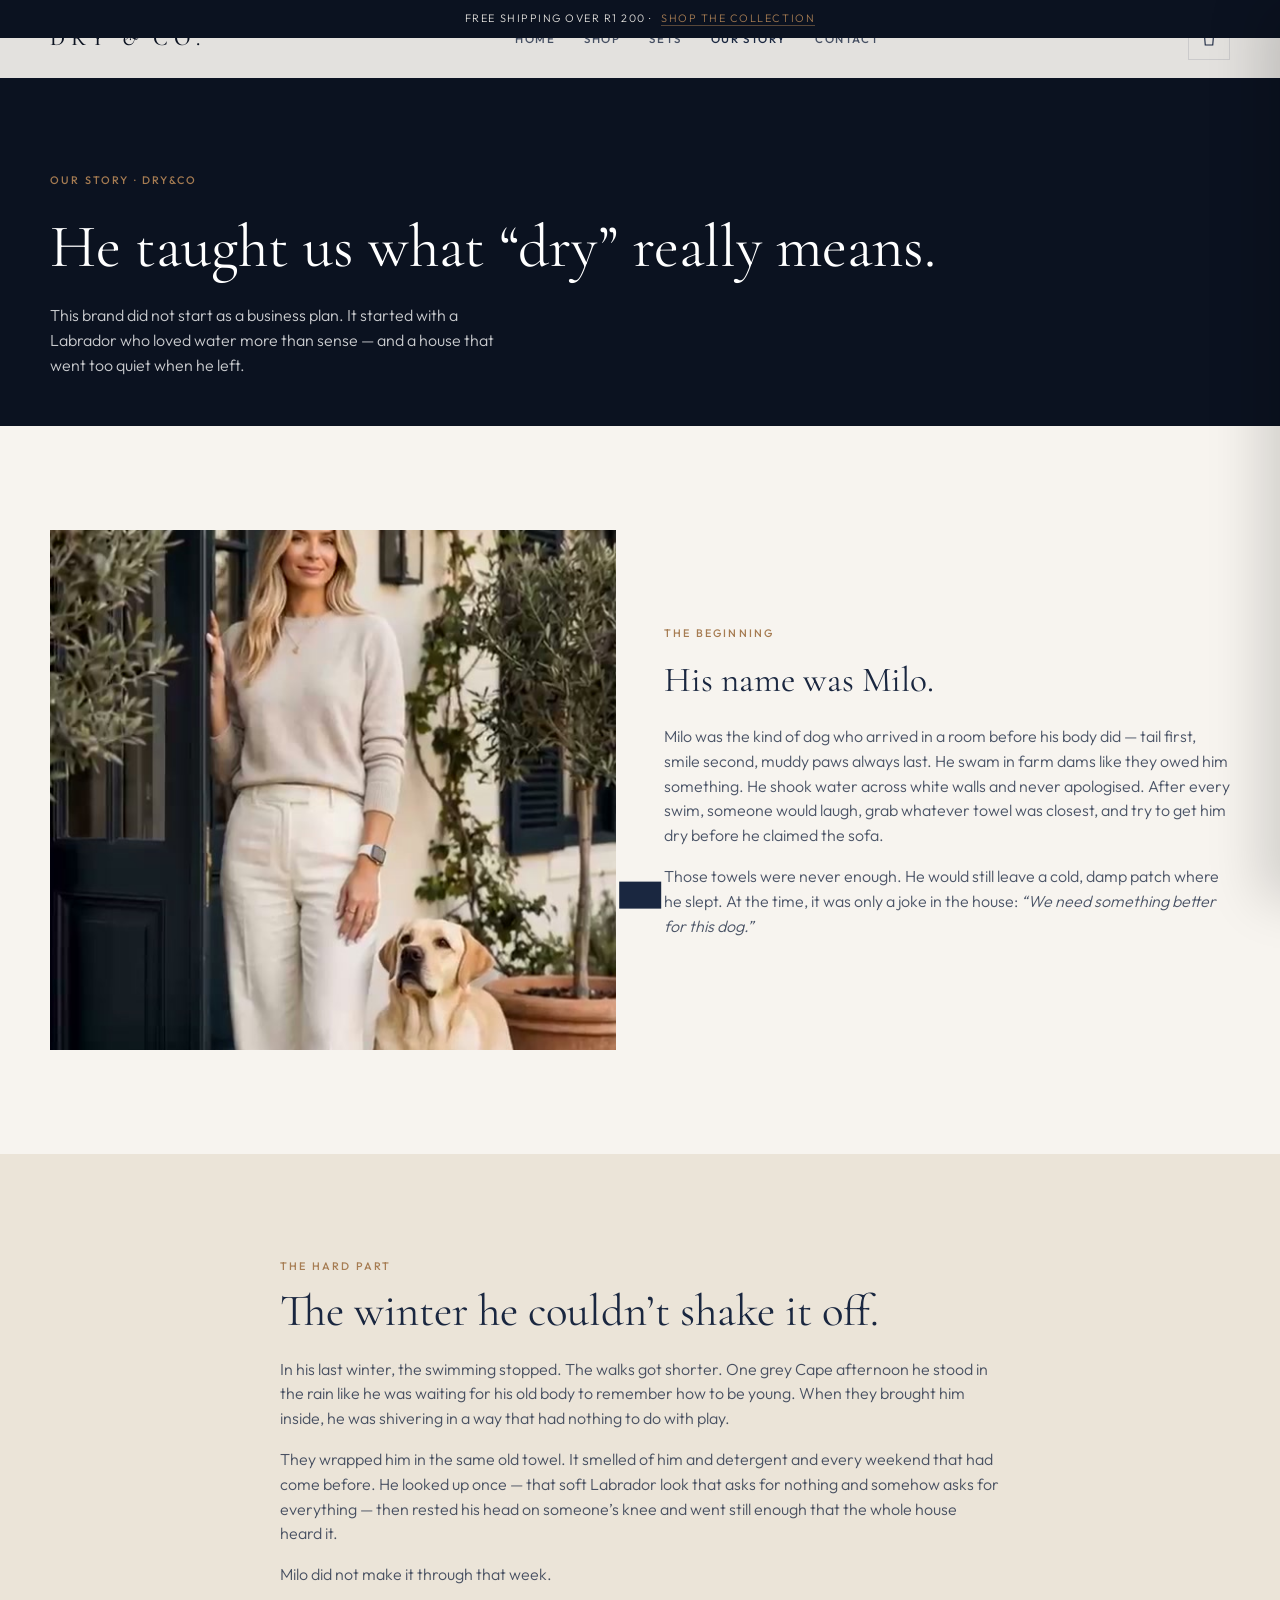
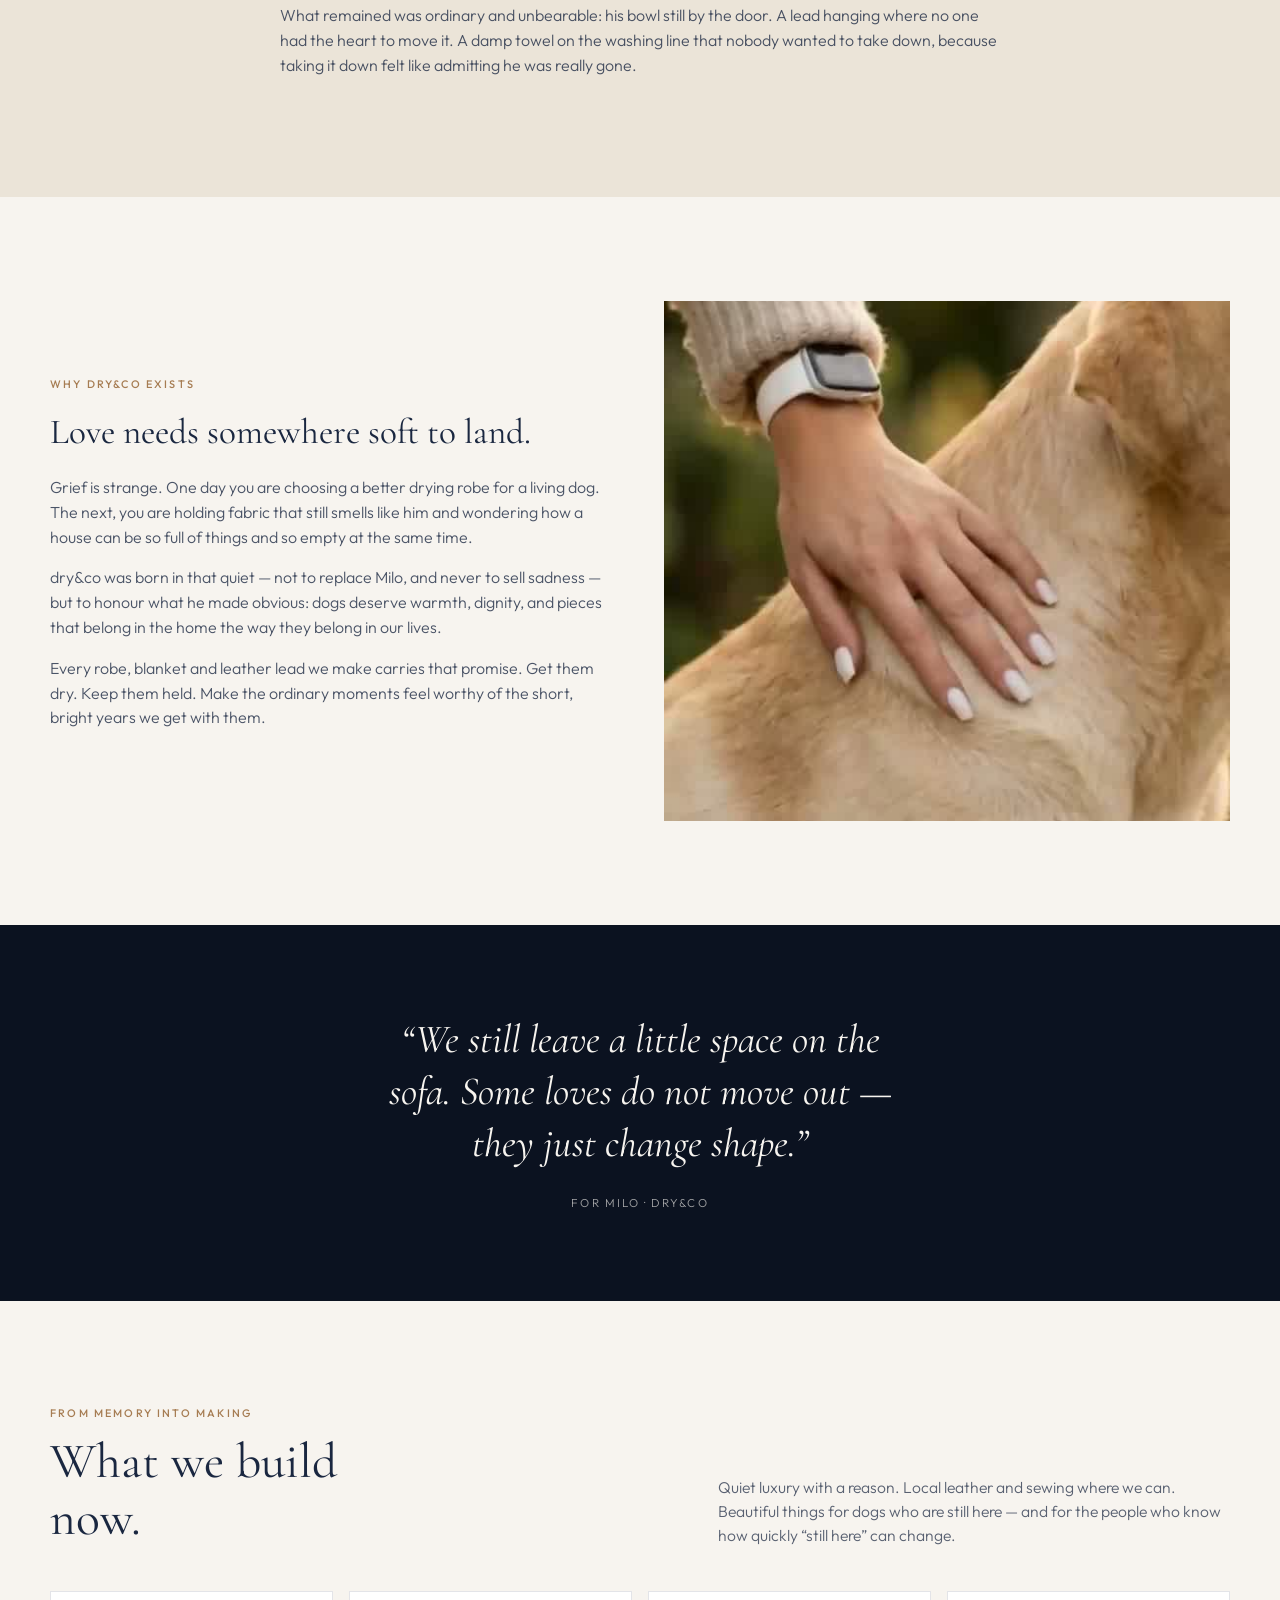
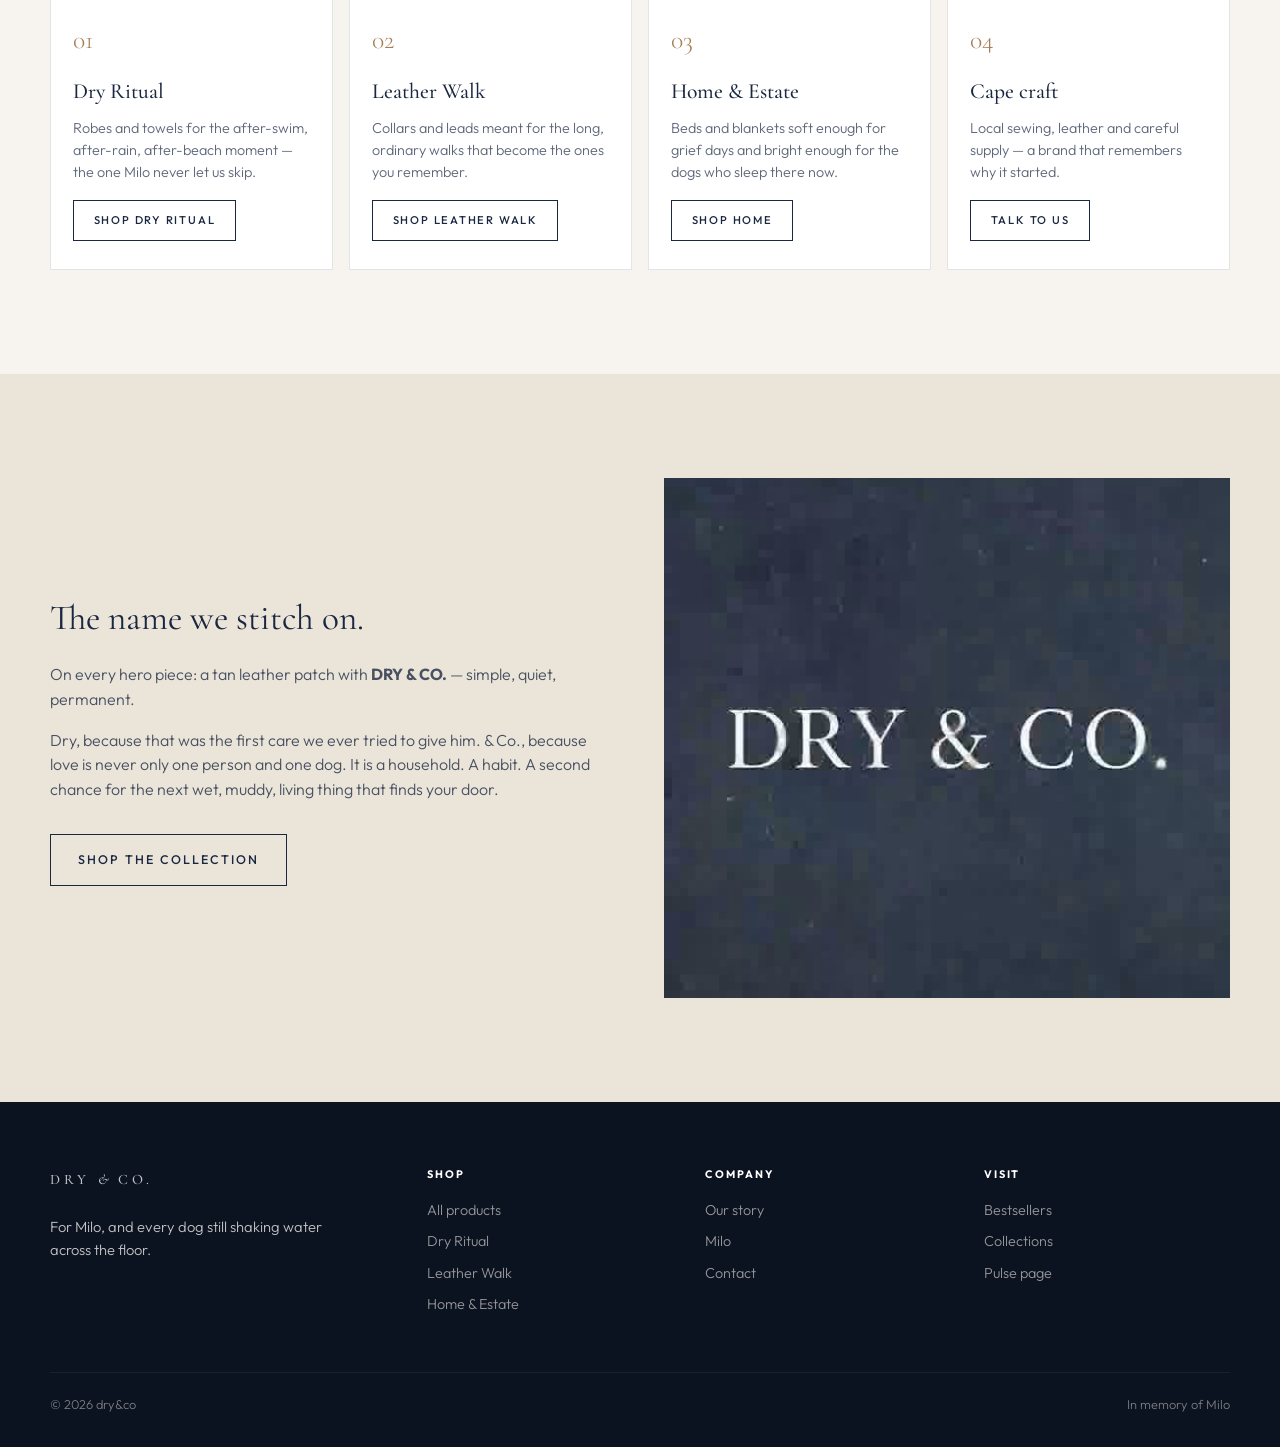
==== commit c9c82ed4: "Elevate dry and co into conversion-grade luxury brand experience" ====
--- a/about.html
+++ b/about.html
@@ -5,19 +5,22 @@
  <meta name="viewport" content="width=device-width, initial-scale=1">
  <title>Our Story — dry&co</title>
  <meta name="description" content="The dry&co story — how one Cape Labrador, and the quiet after he was gone, became a brand about drying, dignity and love that still has somewhere to land.">
- <link rel="stylesheet" href="assets/css/styles.css">
+  <link rel="stylesheet" href="assets/css/styles.css">
+  <link rel="stylesheet" href="assets/css/brand-pro.css">
 </head>
 <body>
- <header class="site-header solid">
- <div class="container nav-inner">
- <a class="brand" href="index.html">DRY <span class="amp">&</span> CO.</a>
- <nav class="nav-links" aria-label="Primary">
- <a href="index.html">Home</a>
- <a href="shop.html#shop">Shop</a>
- <a href="about.html#our-story" class="active">Our Story</a>
- <a href="contact.html#contact">Contact</a>
- <a href="index.html#collections">Collections</a>
- </nav>
+  <div class="announce">Free shipping over R1 200 · <a href="shop.html#shop">Shop the collection</a></div>
+
+  <header class="site-header solid">
+    <div class="container nav-inner">
+      <a class="brand" href="index.html">DRY <span class="amp">&</span> CO.</a>
+      <nav class="nav-links" aria-label="Primary">
+        <a href="index.html">Home</a>
+        <a href="shop.html#shop">Shop</a>
+        <a href="index.html#bundles">Sets</a>
+        <a href="about.html#our-story" class="active">Our Story</a>
+        <a href="contact.html#contact">Contact</a>
+      </nav>
  <div class="nav-actions">
  <button class="cart-btn" data-open-cart aria-label="Open bag">
  <svg width="18" height="18" viewBox="0 0 24 24" fill="none" stroke="currentColor" stroke-width="1.5"><path d="M6 7h12l-1 13H7L6 7z"/><path d="M9 7a3 3 0 0 1 6 0"/></svg>
@@ -169,7 +172,8 @@
  <button class="btn btn-primary btn-full" data-whatsapp-checkout>Order via WhatsApp</button>
  </div>
  </aside>
- <div class="toast"></div>
- <script src="assets/js/app.js"></script>
+  <div class="qv-modal"></div>
+  <div class="toast"></div>
+  <script src="assets/js/app.js"></script>
 </body>
 </html>
--- a/assets/css/brand-pro.css
+++ b/assets/css/brand-pro.css
@@ -0,0 +1,545 @@
+/* dry&co — sellability layer */
+
+.announce {
+  background: var(--navy-deep);
+  color: rgba(247,244,239,0.92);
+  text-align: center;
+  font-size: 0.68rem;
+  letter-spacing: 0.14em;
+  text-transform: uppercase;
+  padding: 0.65rem 1rem;
+  position: relative;
+  z-index: 110;
+}
+
+.announce a {
+  color: var(--leather);
+  border-bottom: 1px solid rgba(166,124,82,0.5);
+  margin-left: 0.35rem;
+}
+
+.trust-strip {
+  display: grid;
+  grid-template-columns: repeat(4, 1fr);
+  gap: 1px;
+  background: var(--line);
+  border-block: 1px solid var(--line);
+}
+
+.trust-item {
+  background: var(--ivory);
+  padding: 1.1rem 1rem;
+  text-align: center;
+}
+
+.trust-item strong {
+  display: block;
+  font-family: var(--font-display);
+  font-size: 1.15rem;
+  font-weight: 500;
+  margin-bottom: 0.2rem;
+}
+
+.trust-item span {
+  font-size: 0.72rem;
+  letter-spacing: 0.08em;
+  text-transform: uppercase;
+  opacity: 0.65;
+}
+
+.hero-stats {
+  display: flex;
+  flex-wrap: wrap;
+  gap: 1.5rem;
+  margin-top: 2rem;
+  padding-top: 1.5rem;
+  border-top: 1px solid rgba(255,255,255,0.2);
+}
+
+.hero-stats div strong {
+  display: block;
+  font-family: var(--font-display);
+  font-size: 1.6rem;
+  font-weight: 500;
+}
+
+.hero-stats div span {
+  font-size: 0.7rem;
+  letter-spacing: 0.12em;
+  text-transform: uppercase;
+  opacity: 0.7;
+}
+
+.product-media {
+  cursor: pointer;
+}
+
+.product-media .quick-btn {
+  position: absolute;
+  left: 50%;
+  bottom: 1rem;
+  transform: translateX(-50%) translateY(12px);
+  opacity: 0;
+  background: var(--white);
+  color: var(--navy);
+  padding: 0.65rem 1.1rem;
+  font-size: 0.65rem;
+  letter-spacing: 0.14em;
+  text-transform: uppercase;
+  font-weight: 500;
+  transition: 0.35s ease;
+  z-index: 2;
+}
+
+.product-card:hover .quick-btn {
+  opacity: 1;
+  transform: translateX(-50%) translateY(0);
+}
+
+.badge.save {
+  left: auto;
+  right: 0.85rem;
+  background: var(--olive);
+}
+
+.rating {
+  letter-spacing: 0.05em;
+  color: var(--leather);
+  font-size: 0.75rem;
+}
+
+.price s {
+  margin-right: 0.45rem;
+}
+
+.bundle-grid {
+  display: grid;
+  grid-template-columns: repeat(3, 1fr);
+  gap: 1.2rem;
+}
+
+.bundle-card {
+  display: grid;
+  grid-template-rows: auto 1fr;
+  background: var(--white);
+  border: 1px solid var(--line);
+  overflow: hidden;
+  transition: transform 0.4s ease, box-shadow 0.4s ease;
+}
+
+.bundle-card:hover {
+  transform: translateY(-4px);
+  box-shadow: var(--shadow);
+}
+
+.bundle-media {
+  aspect-ratio: 16 / 11;
+  overflow: hidden;
+  background: var(--stone);
+}
+
+.bundle-media img {
+  width: 100%;
+  height: 100%;
+  object-fit: cover;
+}
+
+.bundle-body {
+  padding: 1.3rem;
+  display: flex;
+  flex-direction: column;
+  gap: 0.45rem;
+}
+
+.bundle-save {
+  font-size: 0.65rem;
+  letter-spacing: 0.14em;
+  text-transform: uppercase;
+  color: var(--olive);
+  font-weight: 600;
+}
+
+.bundle-body h3 {
+  font-family: var(--font-display);
+  font-size: 1.5rem;
+  font-weight: 500;
+}
+
+.bundle-body p {
+  font-size: 0.9rem;
+  color: rgba(26,39,64,0.7);
+  flex: 1;
+}
+
+.review-rail {
+  display: grid;
+  grid-template-columns: repeat(4, 1fr);
+  gap: 1rem;
+}
+
+.review-card {
+  background: var(--white);
+  border: 1px solid var(--line);
+  padding: 1.5rem 1.25rem;
+  margin: 0;
+}
+
+.review-card p {
+  font-family: var(--font-display);
+  font-size: 1.15rem;
+  font-style: italic;
+  line-height: 1.35;
+  margin: 0.7rem 0 1rem;
+}
+
+.review-card cite {
+  font-style: normal;
+  font-size: 0.72rem;
+  letter-spacing: 0.1em;
+  text-transform: uppercase;
+  opacity: 0.6;
+}
+
+.press-row {
+  display: flex;
+  flex-wrap: wrap;
+  justify-content: center;
+  gap: 2rem 2.8rem;
+  align-items: center;
+  opacity: 0.55;
+  font-family: var(--font-display);
+  font-size: 1.25rem;
+  letter-spacing: 0.08em;
+}
+
+.gift-grid {
+  display: grid;
+  grid-template-columns: repeat(3, 1fr);
+  gap: 1rem;
+}
+
+.gift-card {
+  position: relative;
+  min-height: 280px;
+  overflow: hidden;
+  color: white;
+  isolation: isolate;
+  display: flex;
+  align-items: flex-end;
+  padding: 1.5rem;
+}
+
+.gift-card img {
+  position: absolute;
+  inset: 0;
+  width: 100%;
+  height: 100%;
+  object-fit: cover;
+  z-index: -2;
+  transition: transform 1s ease;
+}
+
+.gift-card::after {
+  content: "";
+  position: absolute;
+  inset: 0;
+  background: linear-gradient(180deg, transparent 20%, rgba(11,18,32,0.85));
+  z-index: -1;
+}
+
+.gift-card:hover img { transform: scale(1.06); }
+
+.gift-card h3 {
+  font-family: var(--font-display);
+  font-size: 1.7rem;
+  font-weight: 400;
+  margin-bottom: 0.3rem;
+}
+
+.gift-card p {
+  font-size: 0.85rem;
+  opacity: 0.85;
+  margin-bottom: 0.9rem;
+}
+
+.marquee {
+  overflow: hidden;
+  background: var(--navy-deep);
+  color: rgba(247,244,239,0.75);
+  padding: 0.85rem 0;
+  border-block: 1px solid rgba(255,255,255,0.08);
+}
+
+.marquee-track {
+  display: flex;
+  gap: 2.5rem;
+  width: max-content;
+  animation: marquee 32s linear infinite;
+  font-size: 0.72rem;
+  letter-spacing: 0.18em;
+  text-transform: uppercase;
+}
+
+@keyframes marquee {
+  from { transform: translateX(0); }
+  to { transform: translateX(-50%); }
+}
+
+/* Quick view */
+.qv-modal {
+  position: fixed;
+  inset: 0;
+  background: rgba(11,18,32,0.55);
+  z-index: 250;
+  display: grid;
+  place-items: center;
+  padding: 1rem;
+  opacity: 0;
+  pointer-events: none;
+  transition: opacity 0.35s ease;
+}
+
+.qv-modal.open {
+  opacity: 1;
+  pointer-events: auto;
+}
+
+.qv-panel {
+  background: var(--ivory);
+  width: min(960px, 100%);
+  max-height: min(90vh, 820px);
+  overflow: auto;
+  position: relative;
+  box-shadow: var(--shadow);
+  animation: qvIn 0.45s cubic-bezier(0.22,1,0.36,1);
+}
+
+@keyframes qvIn {
+  from { transform: translateY(24px) scale(0.98); opacity: 0; }
+  to { transform: none; opacity: 1; }
+}
+
+.qv-close {
+  position: absolute;
+  top: 1rem;
+  right: 1rem;
+  z-index: 2;
+  width: 40px;
+  height: 40px;
+  background: var(--white);
+  border: 1px solid var(--line);
+}
+
+.qv-grid {
+  display: grid;
+  grid-template-columns: 1fr 1fr;
+}
+
+.qv-media {
+  background: var(--stone);
+  min-height: 420px;
+}
+
+.qv-media img {
+  width: 100%;
+  height: 100%;
+  object-fit: cover;
+}
+
+.qv-copy {
+  padding: 2rem 1.75rem;
+}
+
+.qv-copy h2 {
+  font-family: var(--font-display);
+  font-size: 2.2rem;
+  font-weight: 400;
+  margin: 0.4rem 0 0.5rem;
+}
+
+.qv-hook {
+  font-family: var(--font-display);
+  font-style: italic;
+  font-size: 1.15rem;
+  margin-bottom: 0.8rem;
+  color: rgba(26,39,64,0.8);
+}
+
+.qv-price {
+  font-size: 1.35rem;
+  margin-bottom: 1rem;
+}
+
+.qv-meta, .stock {
+  font-size: 0.82rem;
+  margin: 0.6rem 0;
+  color: rgba(26,39,64,0.65);
+}
+
+.stock.low { color: #8b3a2a; font-weight: 500; }
+
+.size-row {
+  display: flex;
+  flex-wrap: wrap;
+  gap: 0.45rem;
+  margin: 1rem 0 1.2rem;
+}
+
+.size-chip {
+  min-width: 44px;
+  padding: 0.55rem 0.75rem;
+  border: 1px solid var(--line);
+  font-size: 0.72rem;
+  letter-spacing: 0.08em;
+}
+
+.size-chip.active {
+  background: var(--navy);
+  color: var(--ivory);
+  border-color: var(--navy);
+}
+
+.qv-actions {
+  display: flex;
+  flex-wrap: wrap;
+  gap: 0.6rem;
+  margin-bottom: 1.5rem;
+}
+
+.pair-block h4 {
+  font-size: 0.68rem;
+  letter-spacing: 0.16em;
+  text-transform: uppercase;
+  margin-bottom: 0.7rem;
+  color: var(--leather);
+}
+
+.pair-row {
+  display: grid;
+  gap: 0.5rem;
+}
+
+.pair-chip {
+  display: grid;
+  grid-template-columns: 56px 1fr;
+  gap: 0.7rem;
+  align-items: center;
+  text-align: left;
+  border: 1px solid var(--line);
+  padding: 0.4rem;
+  background: var(--white);
+}
+
+.pair-chip img {
+  width: 56px;
+  height: 56px;
+  object-fit: cover;
+}
+
+.pair-chip span {
+  font-size: 0.82rem;
+  line-height: 1.3;
+}
+
+.ship-bar {
+  padding: 0.85rem 1.4rem 0;
+  font-size: 0.78rem;
+}
+
+.ship-track {
+  height: 3px;
+  background: var(--stone);
+  margin-top: 0.45rem;
+  overflow: hidden;
+}
+
+.ship-track i {
+  display: block;
+  height: 100%;
+  background: var(--leather);
+  transition: width 0.4s ease;
+}
+
+.ship-unlocked { color: var(--olive); font-weight: 500; }
+
+.shop-toolbar {
+  display: flex;
+  flex-wrap: wrap;
+  justify-content: space-between;
+  gap: 1rem;
+  align-items: center;
+  margin-bottom: 1.5rem;
+}
+
+.shop-toolbar select {
+  padding: 0.65rem 0.9rem;
+  border: 1px solid var(--line);
+  background: white;
+  font: inherit;
+  font-size: 0.8rem;
+}
+
+.guarantee {
+  display: grid;
+  grid-template-columns: repeat(3, 1fr);
+  gap: 1rem;
+}
+
+.guarantee article {
+  padding: 1.5rem;
+  background: var(--white);
+  border: 1px solid var(--line);
+}
+
+.guarantee h3 {
+  font-family: var(--font-display);
+  font-size: 1.35rem;
+  margin-bottom: 0.4rem;
+}
+
+.guarantee p {
+  font-size: 0.9rem;
+  color: rgba(26,39,64,0.7);
+}
+
+.sticky-cta {
+  position: fixed;
+  left: 0;
+  right: 0;
+  bottom: 0;
+  z-index: 90;
+  display: none;
+  background: rgba(247,244,239,0.95);
+  backdrop-filter: blur(12px);
+  border-top: 1px solid var(--line);
+  padding: 0.75rem 1rem;
+  gap: 0.6rem;
+}
+
+@media (max-width: 720px) {
+  .sticky-cta { display: flex; }
+  body { padding-bottom: 72px; }
+}
+
+@media (max-width: 980px) {
+  .trust-strip,
+  .bundle-grid,
+  .review-rail,
+  .gift-grid,
+  .guarantee,
+  .qv-grid { grid-template-columns: 1fr 1fr; }
+}
+
+@media (max-width: 640px) {
+  .trust-strip,
+  .bundle-grid,
+  .review-rail,
+  .gift-grid,
+  .guarantee,
+  .qv-grid { grid-template-columns: 1fr; }
+  .qv-media { min-height: 280px; }
+  .product-media .quick-btn {
+    opacity: 1;
+    transform: translateX(-50%) translateY(0);
+  }
+}
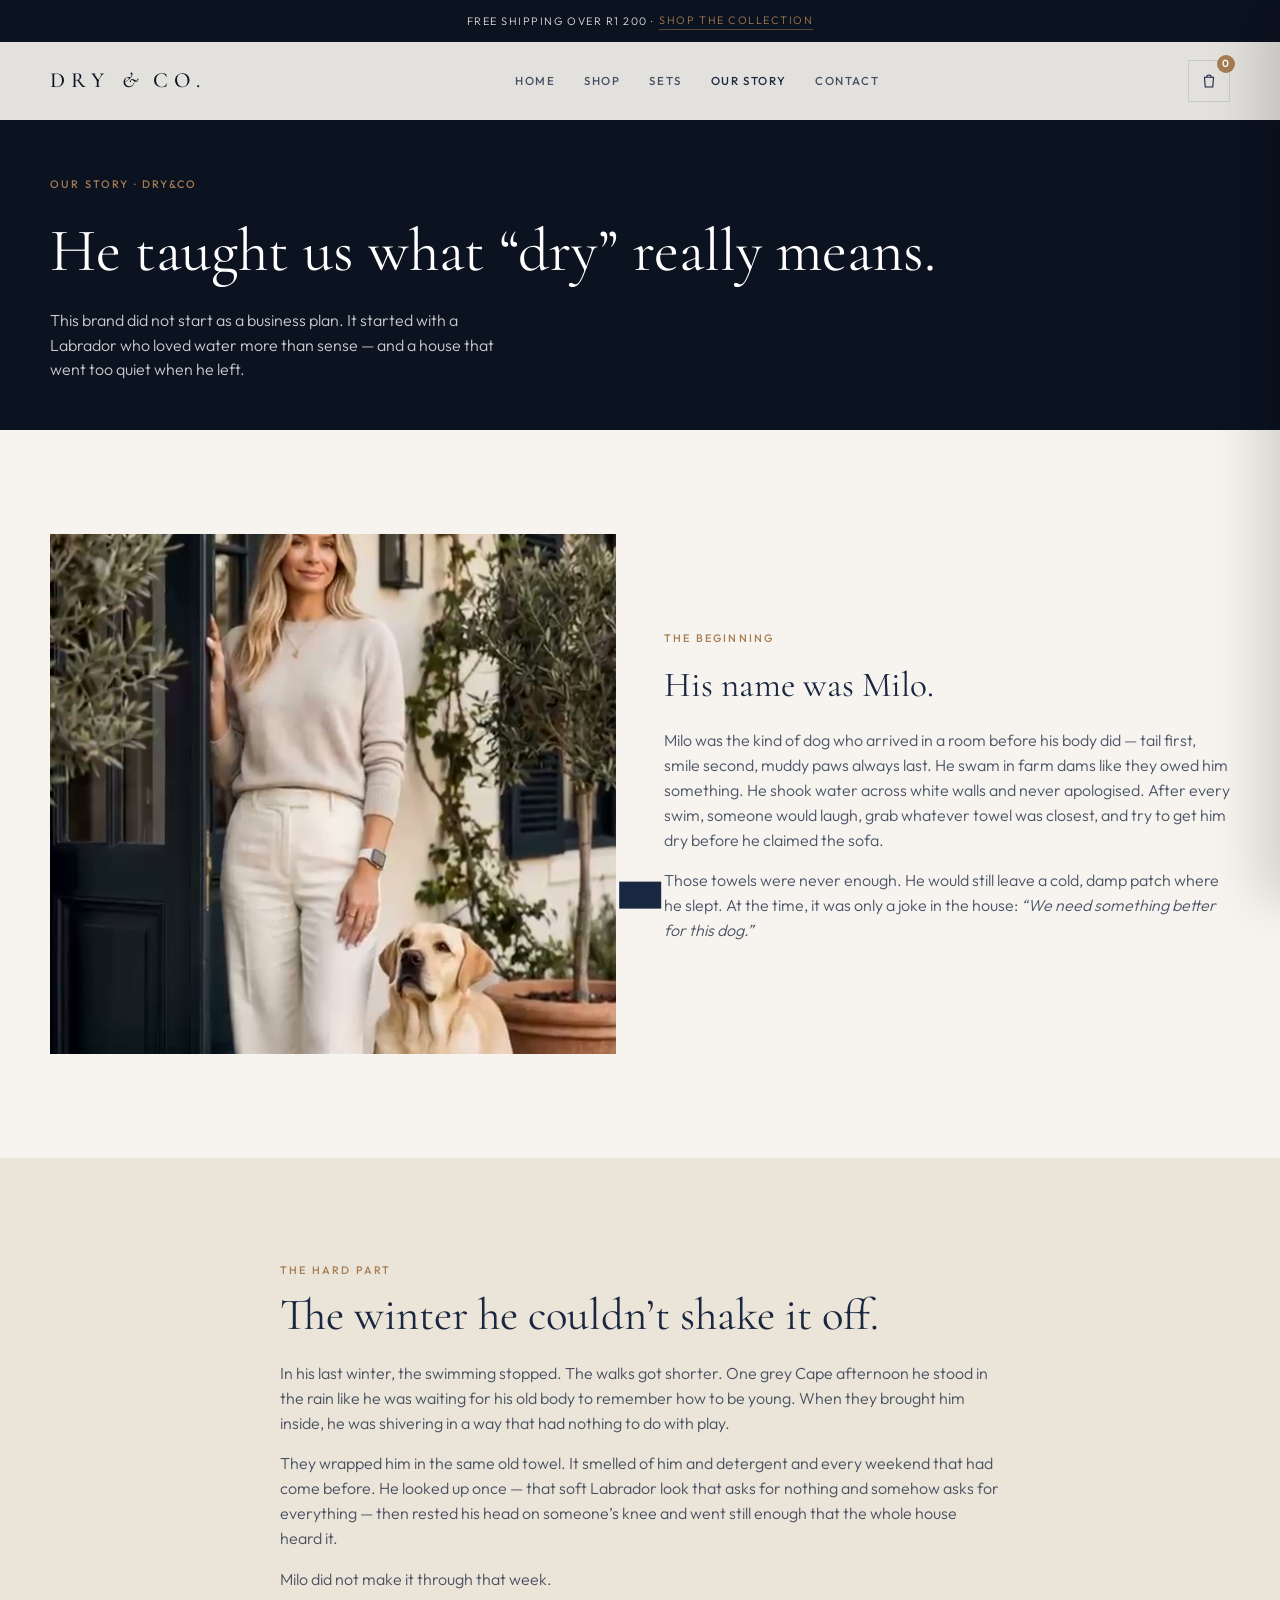
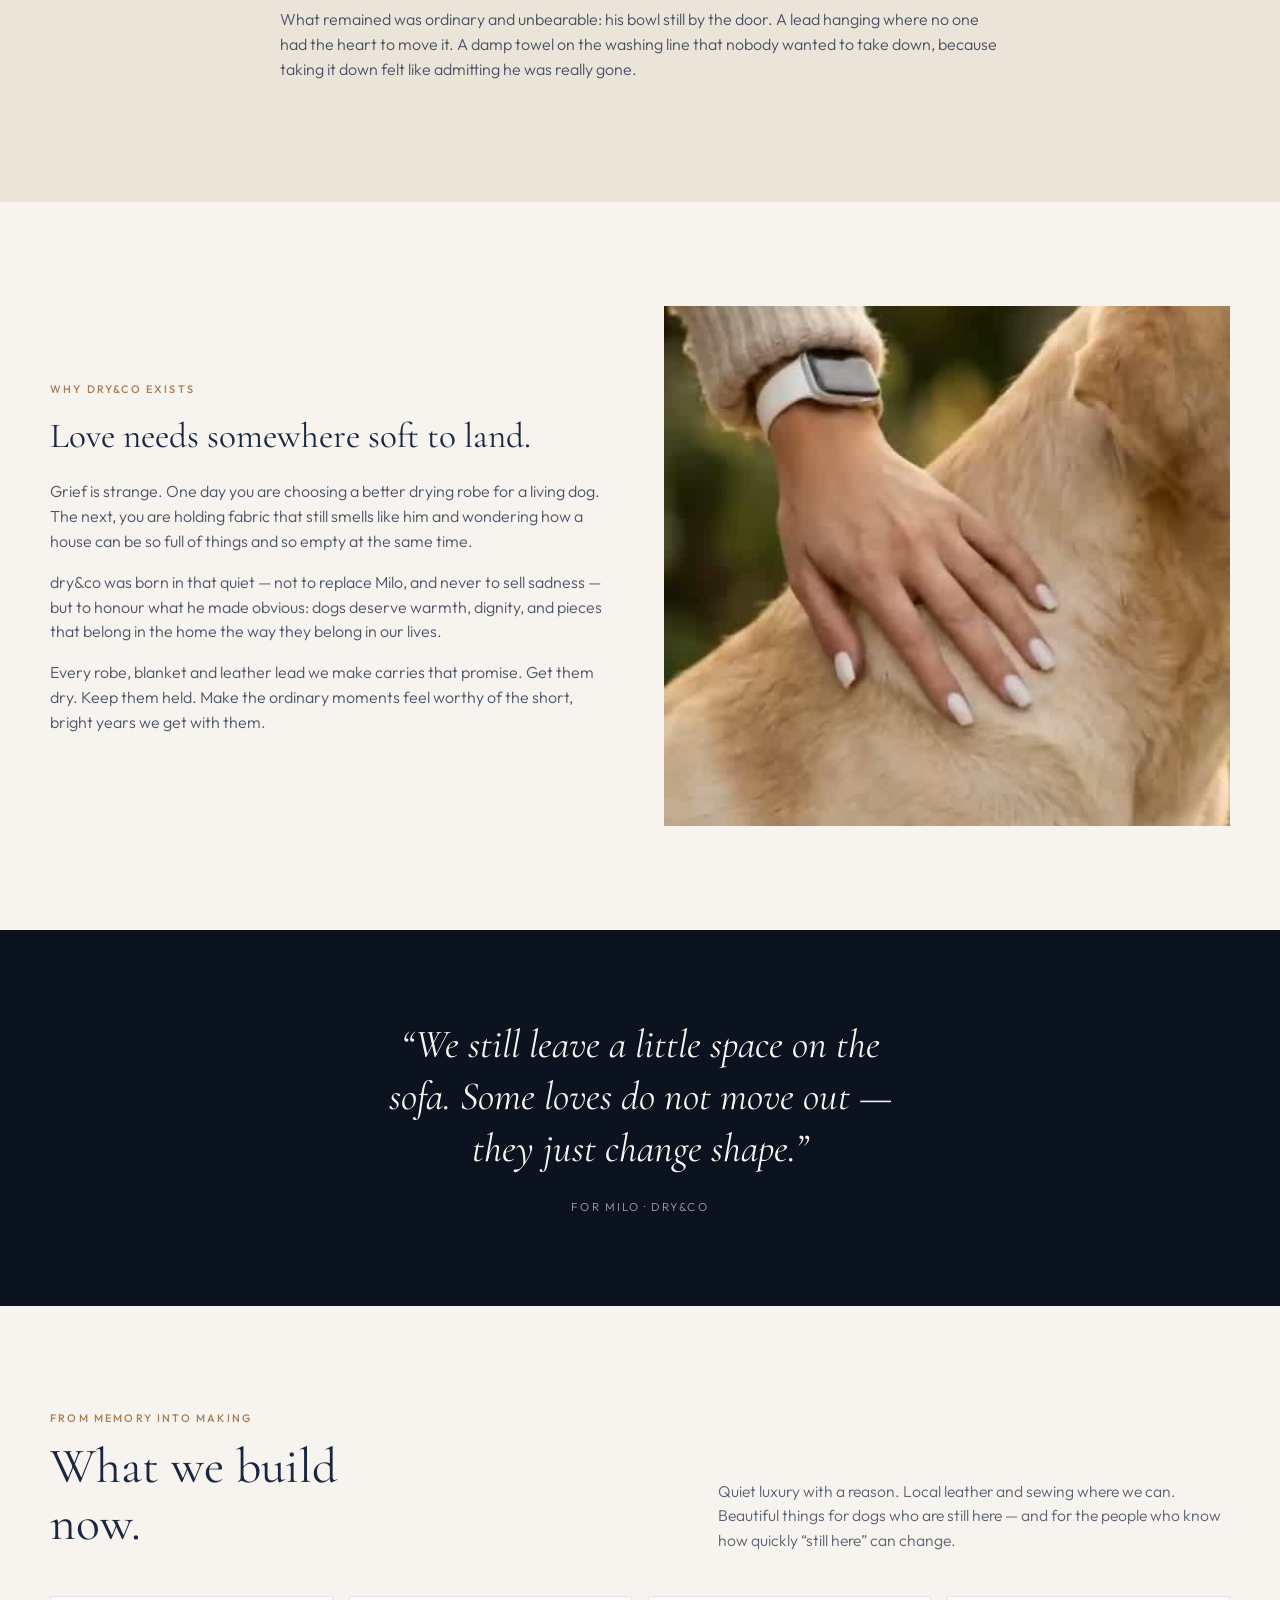
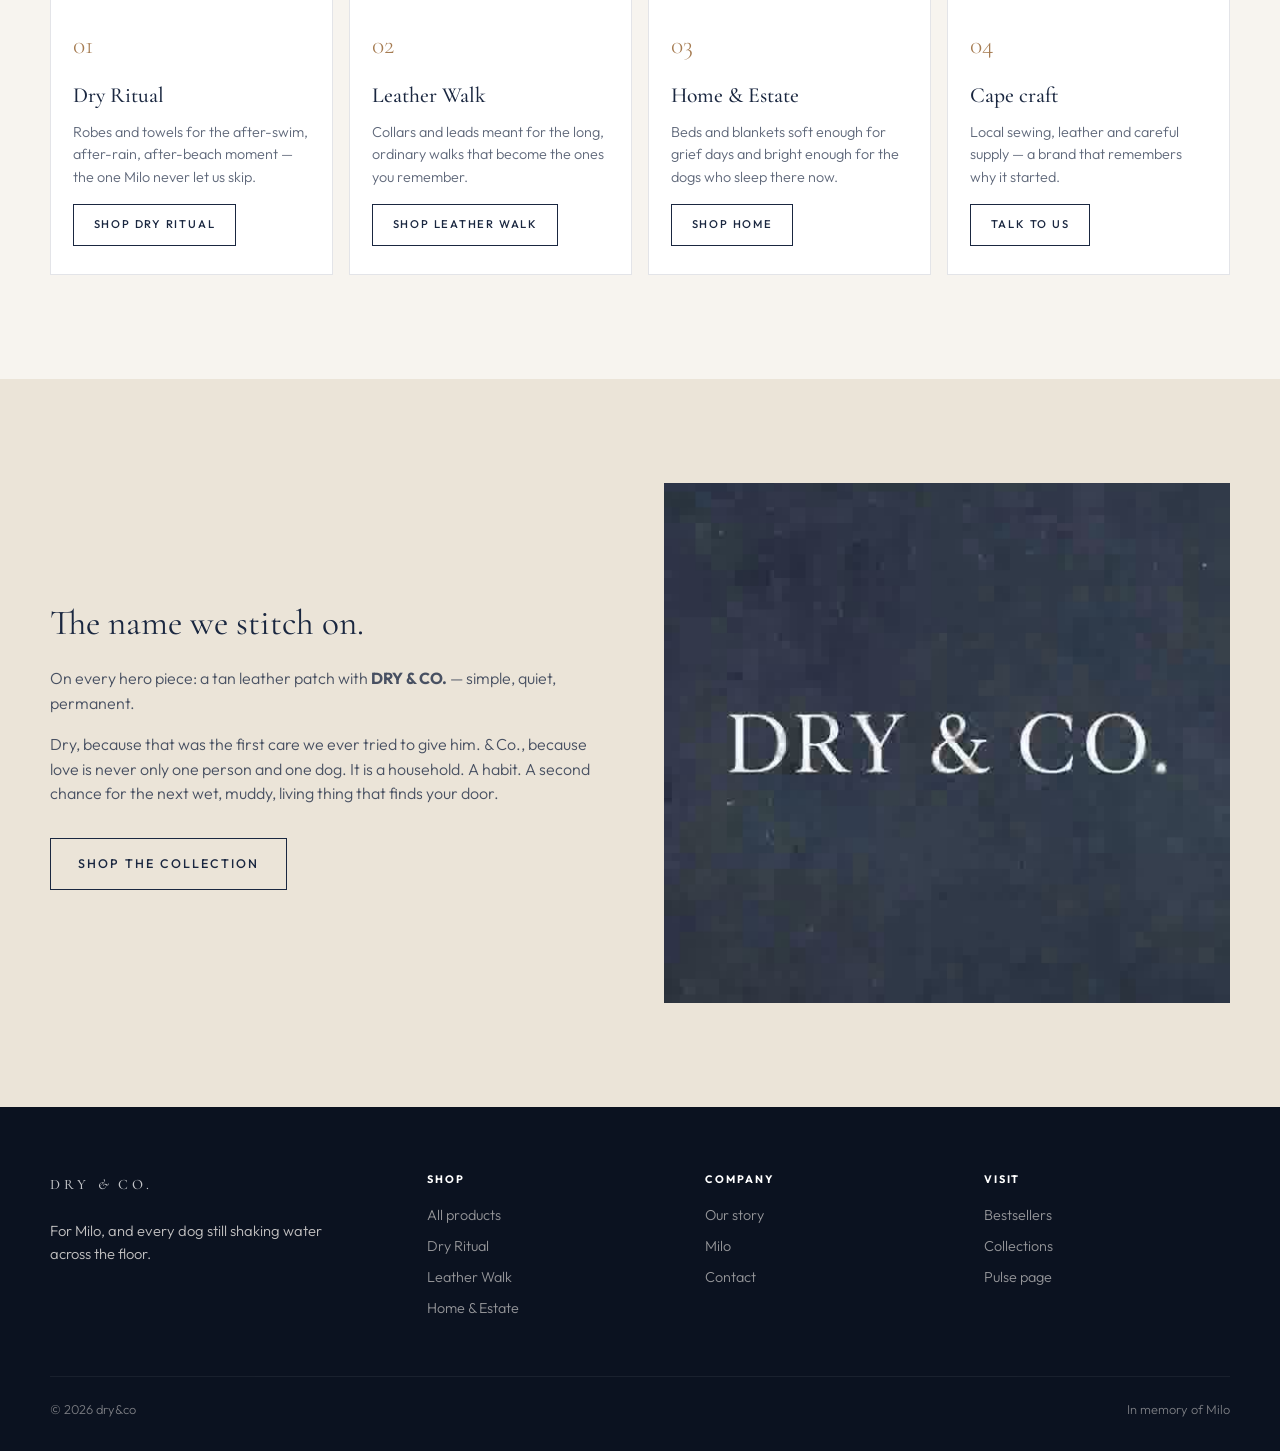
==== commit 00528419: "Fix announce/nav overlap, sharpen homepage images, add pre-launch policy pages" ====
--- a/about.html
+++ b/about.html
@@ -1,4 +1,4 @@
-﻿<!DOCTYPE html>
+<!DOCTYPE html>
 <html lang="en-ZA">
 <head>
  <meta charset="UTF-8">
@@ -174,6 +174,7 @@
  </aside>
   <div class="qv-modal"></div>
   <div class="toast"></div>
+  <script src="assets/js/config.js"></script>
   <script src="assets/js/app.js"></script>
 </body>
 </html>
--- a/assets/css/styles.css
+++ b/assets/css/styles.css
@@ -20,11 +20,13 @@
   --font-body: "Outfit", system-ui, sans-serif;
   --max: 1180px;
   --nav-h: 78px;
+  --announce-h: 42px;
+  --header-offset: calc(var(--announce-h) + var(--nav-h));
 }
 
 *, *::before, *::after { box-sizing: border-box; margin: 0; padding: 0; }
 
-html { scroll-behavior: smooth; scroll-padding-top: calc(var(--nav-h) + 12px); }
+html { scroll-behavior: smooth; scroll-padding-top: calc(var(--header-offset) + 12px); }
 
 body {
   font-family: var(--font-body);
@@ -119,7 +121,9 @@
 /* ——— Nav ——— */
 .site-header {
   position: fixed;
-  inset: 0 0 auto 0;
+  top: var(--announce-h);
+  left: 0;
+  right: 0;
   z-index: 100;
   height: var(--nav-h);
   transition: background 0.4s ease, box-shadow 0.4s ease, backdrop-filter 0.4s ease;
@@ -239,13 +243,12 @@
   width: 100%;
   height: 100%;
   object-fit: cover;
-  object-position: center 28%;
-  animation: heroDrift 22s ease-in-out infinite alternate;
-}
-
-@keyframes heroDrift {
-  from { transform: scale(1); }
-  to { transform: scale(1.06); }
+  object-position: center 30%;
+  transform: none;
+  filter: none;
+  image-rendering: auto;
+  -webkit-backface-visibility: hidden;
+  backface-visibility: hidden;
 }
 
 .hero-media::after {
@@ -253,14 +256,14 @@
   position: absolute;
   inset: 0;
   background:
-    linear-gradient(180deg, rgba(11,18,32,0.35) 0%, rgba(11,18,32,0.15) 35%, rgba(11,18,32,0.72) 100%),
-    linear-gradient(90deg, rgba(11,18,32,0.45) 0%, transparent 55%);
+    linear-gradient(180deg, rgba(11,18,32,0.22) 0%, rgba(11,18,32,0.08) 40%, rgba(11,18,32,0.58) 100%),
+    linear-gradient(90deg, rgba(11,18,32,0.28) 0%, transparent 50%);
 }
 
 .hero-content {
   position: relative;
   z-index: 1;
-  padding: calc(var(--nav-h) + 4rem) 0 5.5rem;
+  padding: calc(var(--header-offset) + 4rem) 0 5.5rem;
   max-width: 720px;
 }
 
@@ -374,7 +377,16 @@
   transition: transform 1.2s ease;
 }
 
-.story:hover .story-media img { transform: scale(1.04); }
+.collection-card img,
+.gift-card img,
+.story-media img,
+.featured-media img {
+  image-rendering: auto;
+  -webkit-backface-visibility: hidden;
+  backface-visibility: hidden;
+}
+
+.story:hover .story-media img { transform: scale(1.02); }
 
 .story-copy {
   padding: clamp(2.5rem, 5vw, 4.5rem);
@@ -930,7 +942,7 @@
 
 /* ——— Page heroes ——— */
 .page-hero {
-  padding: calc(var(--nav-h) + 3.5rem) 0 3rem;
+  padding: calc(var(--header-offset) + 3.5rem) 0 3rem;
   background: var(--navy-deep);
   color: white;
 }
@@ -1056,7 +1068,7 @@
 
   .nav-links {
     position: fixed;
-    inset: var(--nav-h) 0 auto 0;
+    inset: var(--header-offset) 0 auto 0;
     background: rgba(247,244,239,0.98);
     flex-direction: column;
     align-items: stretch;
--- a/assets/css/brand-pro.css
+++ b/assets/css/brand-pro.css
@@ -1,21 +1,29 @@
-/* dry&co — sellability layer */
+﻿/* dry&co â€” sellability layer */
 
 .announce {
+  position: fixed;
+  top: 0;
+  left: 0;
+  right: 0;
+  height: var(--announce-h);
+  z-index: 120;
   background: var(--navy-deep);
   color: rgba(247,244,239,0.92);
   text-align: center;
   font-size: 0.68rem;
   letter-spacing: 0.14em;
   text-transform: uppercase;
-  padding: 0.65rem 1rem;
-  position: relative;
-  z-index: 110;
+  padding: 0 1rem;
+  display: flex;
+  align-items: center;
+  justify-content: center;
+  gap: 0.35rem;
+  flex-wrap: wrap;
 }
 
 .announce a {
   color: var(--leather);
   border-bottom: 1px solid rgba(166,124,82,0.5);
-  margin-left: 0.35rem;
 }
 
 .trust-strip {
@@ -112,10 +120,22 @@
   margin-right: 0.45rem;
 }
 
+.product-grid--hot {
+  grid-template-columns: repeat(4, 1fr);
+}
+
+@media (max-width: 980px) {
+  .product-grid--hot { grid-template-columns: repeat(2, 1fr); }
+}
+
+@media (max-width: 560px) {
+  .product-grid--hot { grid-template-columns: 1fr; }
+}
+
 .bundle-grid {
   display: grid;
-  grid-template-columns: repeat(3, 1fr);
   gap: 1.2rem;
+  grid-template-columns: repeat(auto-fit, minmax(240px, 1fr));
 }
 
 .bundle-card {
@@ -214,7 +234,7 @@
 
 .gift-grid {
   display: grid;
-  grid-template-columns: repeat(3, 1fr);
+  grid-template-columns: repeat(4, 1fr);
   gap: 1rem;
 }
 
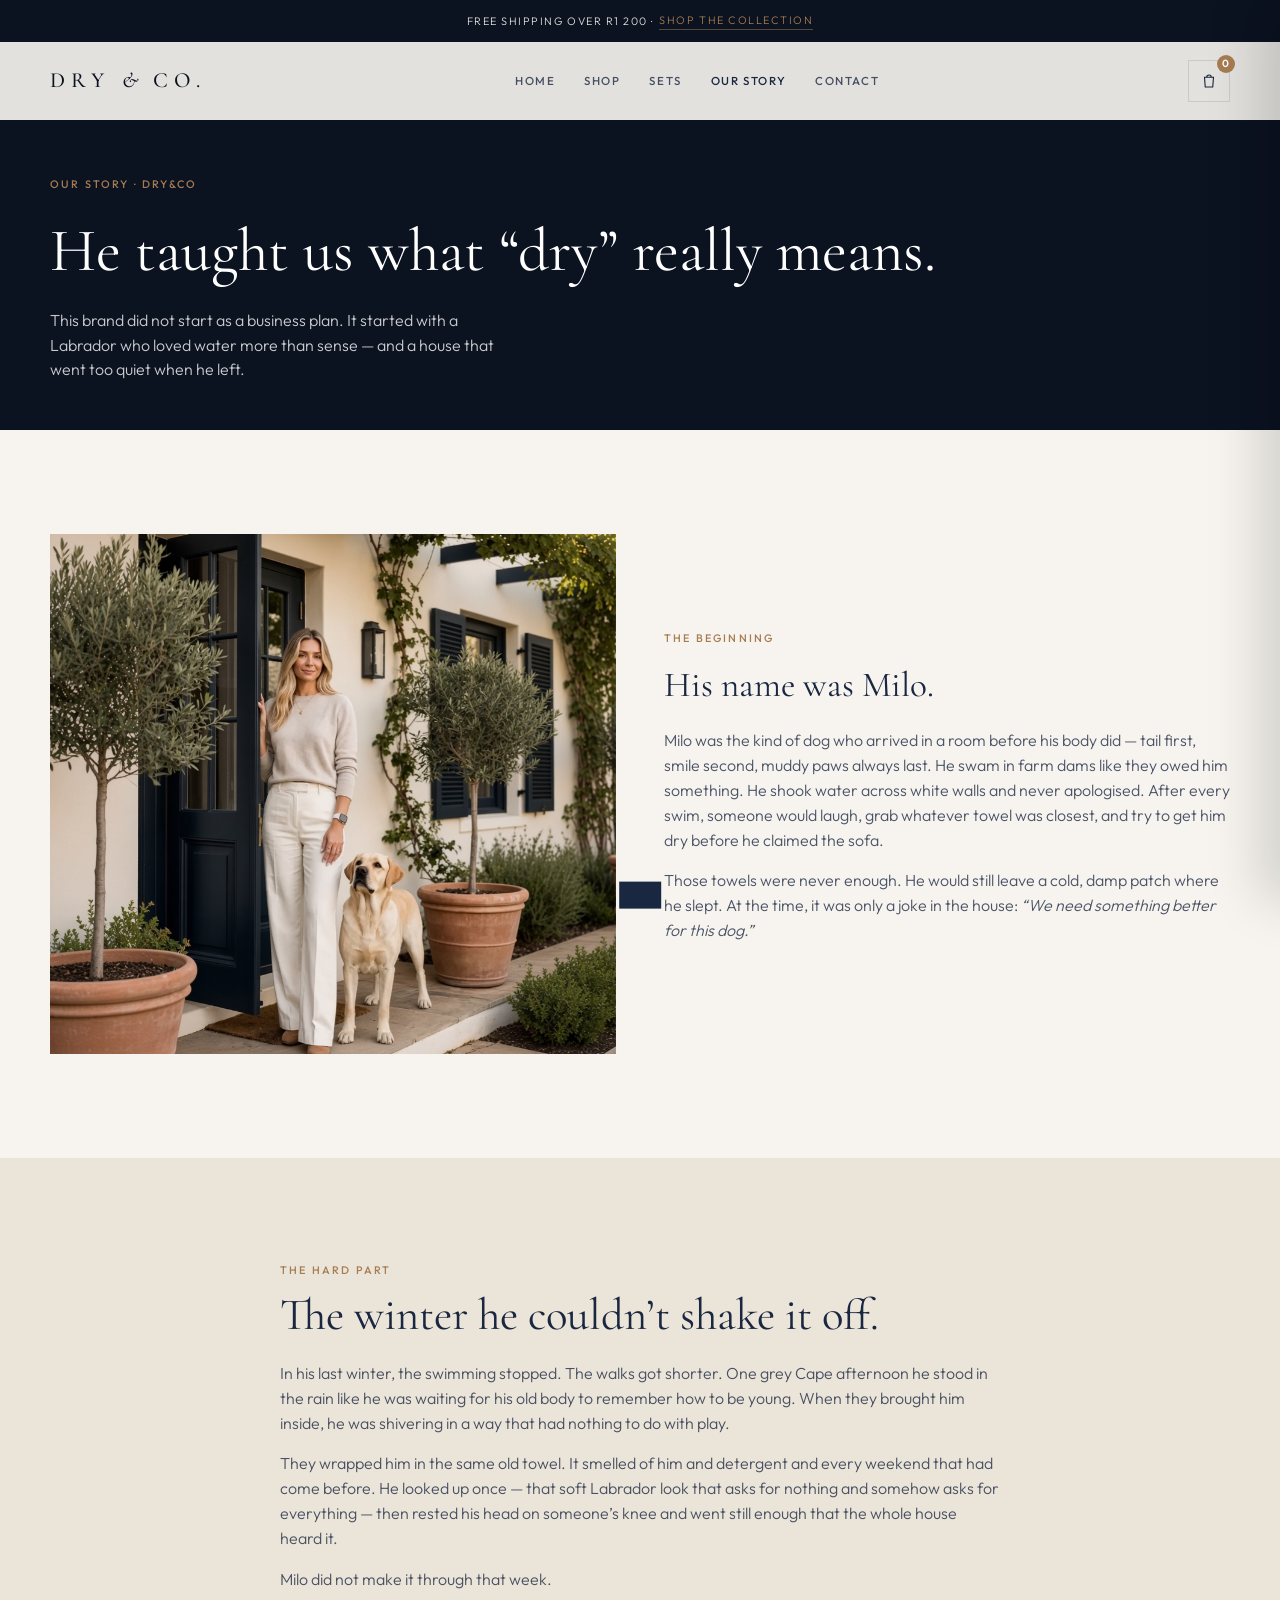
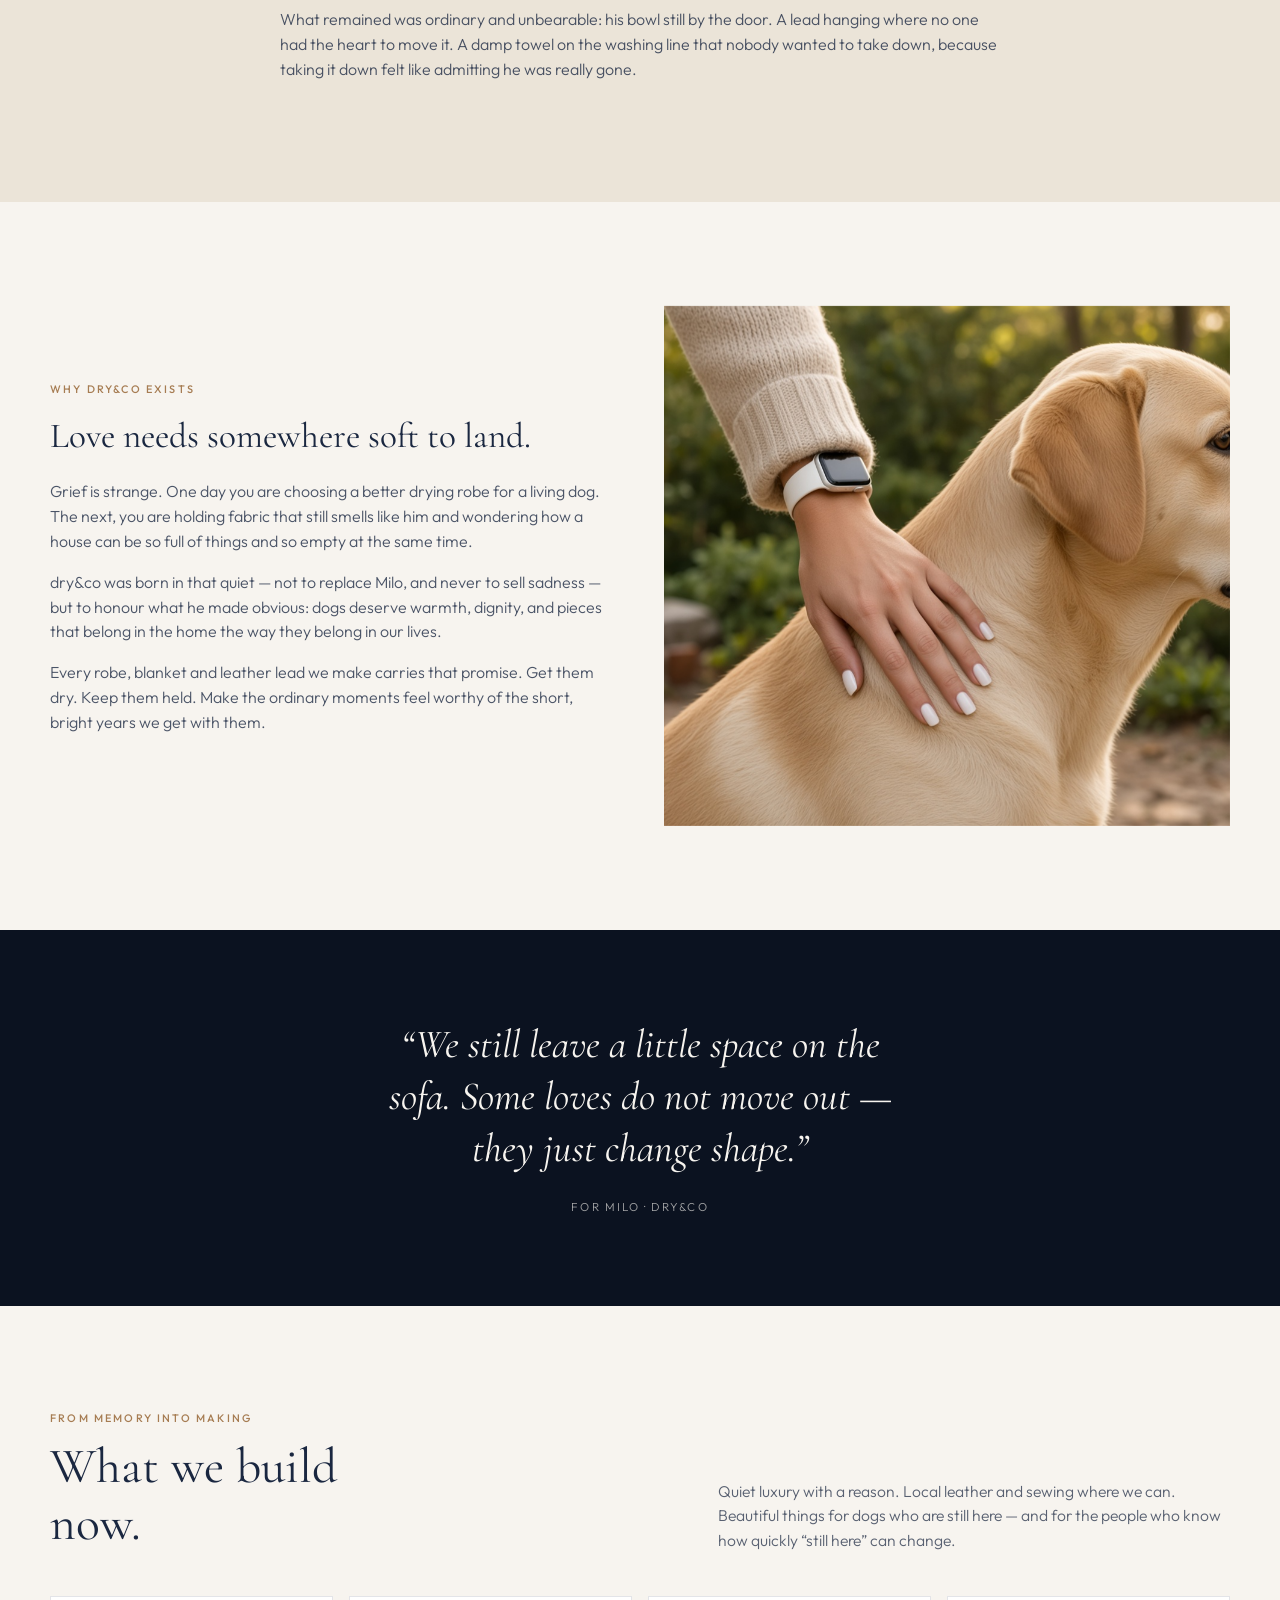
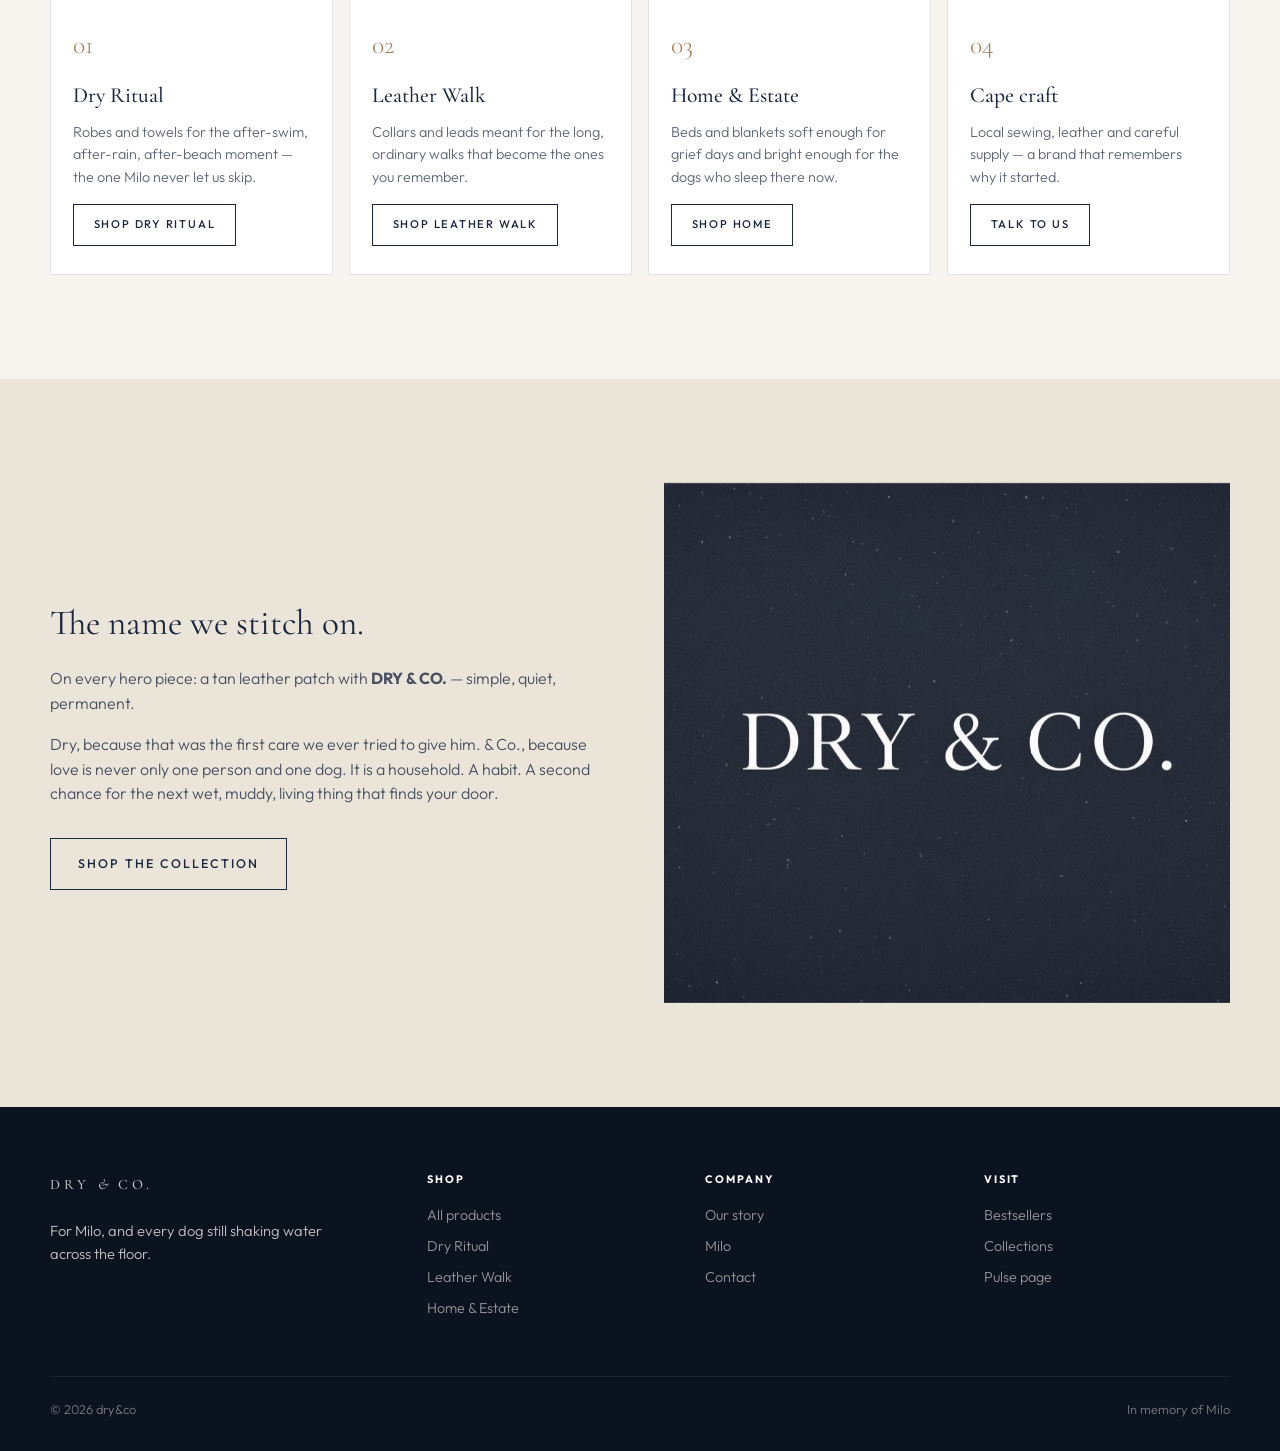
==== commit d8fc40cf: "Replace all blurry Our Story and lifestyle images with sharp versions" ====
--- a/about.html
+++ b/about.html
@@ -41,7 +41,7 @@
 
  <section class="section" id="milo">
  <div class="container split">
- <img class="reveal" src="assets/images/charne-lab.jpg" alt="Yellow Labrador at a Cape doorway">
+ <img class="reveal" src="assets/images/story-lab-sharp.png" alt="Yellow Labrador at a Cape doorway">
  <div class="prose reveal">
  <div class="kicker">The beginning</div>
  <h2>His name was Milo.</h2>
@@ -73,7 +73,7 @@
  <p>dry&amp;co was born in that quiet — not to replace Milo, and never to sell sadness — but to honour what he made obvious: dogs deserve warmth, dignity, and pieces that belong in the home the way they belong in our lives.</p>
  <p>Every robe, blanket and leather lead we make carries that promise. Get them dry. Keep them held. Make the ordinary moments feel worthy of the short, bright years we get with them.</p>
  </div>
- <img class="reveal" src="assets/images/touch.jpg" alt="Hand resting gently on a golden coat">
+ <img class="reveal" src="assets/images/touch-sharp.png" alt="Hand resting gently on a golden coat">
  </div>
  </section>
 
@@ -128,7 +128,7 @@
  <p>Dry, because that was the first care we ever tried to give him. &amp; Co., because love is never only one person and one dog. It is a household. A habit. A second chance for the next wet, muddy, living thing that finds your door.</p>
  <a class="btn btn-outline" href="shop.html#shop" style="margin-top:1rem">Shop the collection</a>
  </div>
- <img class="reveal" src="assets/images/logo-endcard.jpg" alt="DRY & CO logo">
+ <img class="reveal" src="assets/images/logo-endcard-sharp.png" alt="DRY & CO logo">
  </div>
  </section>
 
--- a/assets/css/styles.css
+++ b/assets/css/styles.css
@@ -444,7 +444,7 @@
   z-index: -1;
 }
 
-.collection-card:hover img { transform: scale(1.07); }
+.collection-card:hover img { transform: scale(1.02); }
 
 .collection-card .inner {
   position: absolute;
@@ -971,6 +971,10 @@
   width: 100%;
   height: 520px;
   object-fit: cover;
+  object-position: center;
+  image-rendering: auto;
+  -webkit-backface-visibility: hidden;
+  backface-visibility: hidden;
 }
 
 .prose h2 {
--- a/assets/css/brand-pro.css
+++ b/assets/css/brand-pro.css
@@ -1,4 +1,4 @@
-﻿/* dry&co â€” sellability layer */
+/* dry&co â€” sellability layer */
 
 .announce {
   position: fixed;
@@ -267,7 +267,7 @@
   z-index: -1;
 }
 
-.gift-card:hover img { transform: scale(1.06); }
+.gift-card:hover img { transform: scale(1.02); }
 
 .gift-card h3 {
   font-family: var(--font-display);
